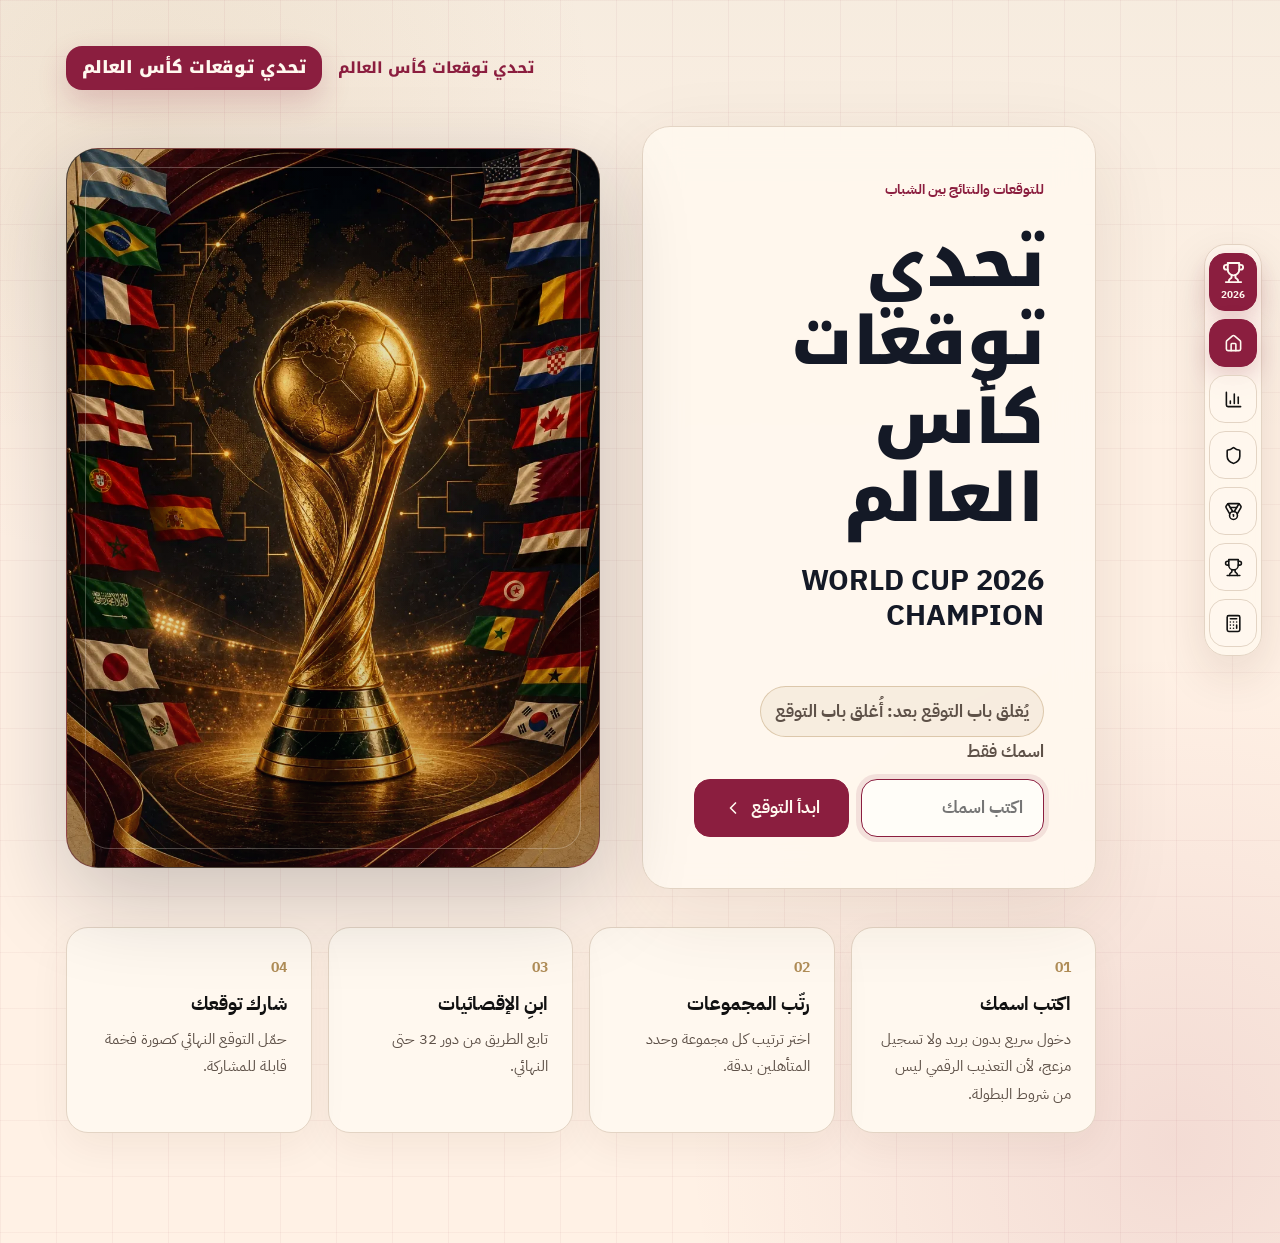
==== index.html @ d252f180 "Rebuild with Supabase leaderboard config" ====
<!doctype html>
<html lang="ar" dir="rtl">
  <head>
    <meta charset="UTF-8" />
    <meta name="viewport" content="width=device-width, initial-scale=1.0" />
    <meta name="theme-color" content="#FFF1E5" />
    <meta name="description" content="تحدي توقعات كأس العالم — رتّب المجموعات، ابنِ طريق البطولة، واحفظ توقعك قبل انطلاق كأس العالم." />
    <meta property="og:type" content="website" />
    <meta property="og:title" content="تحدي توقعات كأس العالم — 2026" />
    <meta property="og:description" content="رتّب المجموعات، ابنِ طريق البطولة، واحفظ توقعك قبل انطلاق كأس العالم." />
    <meta property="og:url" content="https://barcalol.github.io/waajib-abu-salamah-app/" />
    <meta property="og:image" content="https://barcalol.github.io/waajib-abu-salamah-app/og-image.png" />
    <meta property="og:image:width" content="1200" />
    <meta property="og:image:height" content="630" />
    <meta property="og:locale" content="ar_KW" />
    <meta name="twitter:card" content="summary_large_image" />
    <link rel="preconnect" href="https://fonts.googleapis.com" />
    <link rel="preconnect" href="https://fonts.gstatic.com" crossorigin />
    <link rel="stylesheet" href="https://fonts.googleapis.com/css2?family=IBM+Plex+Sans+Arabic:wght@400;600;700&family=Noto+Kufi+Arabic:wght@700;800;900&family=Noto+Naskh+Arabic:wght@600;700&display=swap" />
    <link rel="manifest" href="/manifest.webmanifest" />
    <link rel="apple-touch-icon" href="/apple-touch-icon.png" />
    <link rel="icon" type="image/png" sizes="192x192" href="/icon-192.png" />
    <title>تحدي توقعات كأس العالم — 2026</title>
    <script type="module" crossorigin src="/assets/main-Bm7b2b4d.js"></script>
    <link rel="stylesheet" crossorigin href="/assets/main-BSAA5G1d.css">
  </head>
  <body>
    <div id="root"></div>
  </body>
</html>
---- assets/main-BSAA5G1d.css ----
:root{color-scheme:light;--paper: #fff1e5;--paper-2: #f8e4d2;--surface-alt: #f8e5d1;--ink: #111111;--muted: #5e5148;--soft-muted: #8a786b;--accent: #8b1e3f;--accent-dark: #5f1029;--gold: #b08d57;--gold-light: #d8be87;--green: #234136;--navy: #141926;--danger: #b23a48;--border: #e3d4c4;--surface: rgba(255, 248, 239, .78);--surface-solid: #fff8ef;--shadow: 0 24px 80px rgba(65, 36, 20, .1);--radius: 16px}*{box-sizing:border-box}html{background:var(--paper)}body{margin:0;min-width:320px;overflow-x:hidden;color:var(--ink);font-family:IBM Plex Sans Arabic,Noto Kufi Arabic,system-ui,sans-serif;font-size:17px;line-height:1.75;background:linear-gradient(90deg,rgba(139,30,63,.05) 1px,transparent 1px) 0 0 / 56px 56px,linear-gradient(180deg,rgba(139,30,63,.045) 1px,transparent 1px) 0 0 / 56px 56px,radial-gradient(circle at 12% 10%,rgba(176,141,87,.12),transparent 28%),radial-gradient(circle at 92% 92%,rgba(139,30,63,.1),transparent 30%),linear-gradient(180deg,rgba(31,111,80,.04),transparent 36%),var(--paper)}body:before{content:"";position:fixed;inset:0;pointer-events:none;background-image:radial-gradient(rgba(17,17,17,.09) .55px,transparent .55px),linear-gradient(180deg,#fff1e500,#fff1e5b8);background-size:7px 7px,100% 100%;opacity:.34;z-index:-1}button,input{font:inherit}button{cursor:pointer}button:disabled{cursor:not-allowed;opacity:.55}button:focus-visible{outline:3px solid var(--accent);outline-offset:2px}.app{min-height:100vh}.rail{position:fixed;top:50%;right:18px;transform:translateY(-50%);width:58px;min-height:0;display:flex;flex-direction:column;gap:8px;align-items:center;padding:8px;border:1px solid var(--border);border-radius:22px;background:#fff8efbd;-webkit-backdrop-filter:blur(16px);backdrop-filter:blur(16px);z-index:40;box-shadow:0 18px 48px #4124141f}.brand,.navIcon{width:48px;min-height:48px;display:inline-flex;align-items:center;justify-content:center;border:1px solid var(--border);border-radius:16px;color:var(--ink);background:#fff8efad;transition:background .15s ease,color .15s ease,border-color .15s ease,transform .12s ease}.brand:hover,.navIcon:hover{border-color:#8b1e3f57;background:#fff8efeb}.brand{height:58px;flex-direction:column;gap:2px;color:var(--surface-solid);background:var(--accent);border-color:var(--accent);box-shadow:0 10px 24px #8b1e3f38}.brand span{font-size:.63rem;font-weight:900}.navIcon.active,.mobileNav button.active{color:#fff8ef;background:var(--accent);border-color:var(--accent);box-shadow:0 10px 24px #8b1e3f38}.surface{width:min(1440px,calc(100vw - 132px));margin:0 auto;padding:26px 118px 110px 0}.topbar{min-height:84px;display:flex;align-items:center;justify-content:space-between;gap:16px;margin-bottom:16px}.homeTopbar{display:grid;grid-template-columns:1fr auto;align-items:center;margin-inline:auto;width:min(1440px,100%)}.topbar h1,.welcome h2,.sectionHeader h2,.shareCard h2,.shareChampion h3{font-family:Noto Naskh Arabic,Noto Kufi Arabic,serif}.welcome h2,.topCenterTitle,.topBrandBadge{font-family:Noto Kufi Arabic,IBM Plex Sans Arabic,system-ui,sans-serif}.topbar h1{margin:0;font-size:clamp(2.2rem,4.6vw,4.2rem);line-height:1}.kicker{margin:0 0 5px;color:var(--accent);font-size:.9rem;font-weight:900}.topActions,.summaryActions,.adminTools,.noticeLine,.stickyBar{display:flex;flex-wrap:wrap;align-items:center;gap:10px}.noticeLine span{min-height:34px;display:inline-flex;align-items:center;padding:0 10px;border:1px solid var(--border);border-radius:var(--radius);color:var(--muted);background:#fff8ef9e;font-size:.78rem;font-weight:800}.topCenterTitle{justify-self:end;color:var(--accent);font-size:.96rem;font-weight:800}.topBrandBadge{justify-self:start;display:inline-flex;align-items:center;min-height:44px;padding:0 16px;border-radius:16px;color:var(--surface-solid);background:var(--accent);font-weight:900;box-shadow:0 12px 30px #8b1e3f33}.primaryBtn,.secondaryBtn,.quietBtn{min-height:44px;display:inline-flex;align-items:center;justify-content:center;gap:8px;padding:0 15px;border-radius:var(--radius);border:1px solid transparent;font-weight:900;text-decoration:none;transition:transform .18s ease,box-shadow .18s ease,background .16s ease,border-color .16s ease,color .16s ease}.primaryBtn{color:#fff8ef;background:var(--accent);border-color:var(--accent)}.primaryBtn:hover{transform:translateY(-2px);box-shadow:0 14px 32px #8b1e3f40}.secondaryBtn{color:var(--ink);background:#ead7c6;border-color:var(--border)}.quietBtn{color:var(--ink);background:#fff8efb3;border-color:var(--border)}.status{margin:0 0 16px;padding:12px 14px;border:1px solid var(--border);border-radius:var(--radius);background:var(--surface-solid);font-weight:800;font-size:1rem;animation:statusSlide .22s ease both}.status.success{color:var(--green);border-color:#1f6f5057}.status.loading{color:#00a;border-color:#2026df38;background:#fff8eff0}.status.error{color:var(--accent);border-color:#8b1e3f57}.welcome{min-height:calc(100vh - 124px)}.homeLanding{min-height:900px;display:grid;gap:38px;align-content:start}.heroGrid{min-height:min(720px,calc(100vh - 150px));display:grid;grid-template-columns:minmax(420px,.46fr) minmax(0,.54fr);gap:42px;align-items:center}.welcomeCopy,.editorialBoard,.groupCard,.matchCard,.championCard,.finalMatch,.shareCard,.tablePanel,.adminGate,.settingsPanel,.setupPanel{border:1px solid var(--border);border-radius:var(--radius);background:var(--surface);box-shadow:var(--shadow)}.welcomeCopy{display:flex;flex-direction:column;justify-content:center;padding:clamp(34px,4vw,56px)}.homeStartCard{min-height:650px;border-radius:28px;background:#fff8efdb;-webkit-backdrop-filter:blur(18px);backdrop-filter:blur(18px);box-shadow:0 24px 80px #4124141a;animation:fadeUp .5s ease both}.pageStack{animation:pageIn .22s ease both}.homeEyebrow{margin:0 0 22px;color:var(--accent);font-size:.88rem;font-weight:900}.welcome h2{margin:0;color:var(--navy);font-size:clamp(3.4rem,5.2vw,5.5rem);font-weight:900;line-height:1.18;letter-spacing:0}.lead{max-width:560px;margin:24px 0 34px;color:var(--navy);font-family:IBM Plex Sans Arabic,system-ui,sans-serif;font-size:clamp(1.55rem,2.3vw,2.3rem);font-weight:900;line-height:1.2;letter-spacing:0;text-transform:uppercase}.nameCard{display:grid;gap:12px;max-width:680px}.nameCard label,.adminGate label,.settingsPanel label{color:var(--muted);font-weight:900}.inputAction{display:grid;grid-template-columns:1fr auto;gap:12px}input{width:100%;min-height:58px;padding:0 20px;border:1px solid var(--border);border-radius:16px;color:var(--ink);background:#fffdf8;outline:none;font-size:1.05rem;font-weight:700}textarea{width:100%;min-height:360px;padding:14px;border:1px solid var(--border);border-radius:var(--radius);color:var(--ink);background:#fffaf4;outline:none;direction:ltr;text-align:left;font:.86rem/1.65 ui-monospace,SFMono-Regular,Menlo,Consolas,monospace;resize:vertical}textarea:focus{border-color:var(--accent);box-shadow:0 0 0 3px #8b1e3f1f}input:focus{border-color:var(--accent);box-shadow:0 0 0 5px #8b1e3f1a}.fieldError{margin:0;color:var(--danger);font-weight:800}.homeNameCard input{border:1.5px solid var(--accent)}.homeStartBtn{min-height:58px;padding-inline:28px;border-radius:16px;font-size:1.05rem}.readyChip{width:fit-content;margin:0;padding:8px 12px;border:1px solid rgba(35,65,54,.24);border-radius:999px;color:var(--green);background:#23413614;font-size:.9rem;font-weight:900}.deadlineChip,.panelHint{margin:0;color:var(--muted);font-weight:900}.deadlineChip{width:fit-content;margin:18px 0 0;padding:10px 14px;border:1px solid rgba(176,141,87,.38);border-radius:999px;background:#b08d571a}.panelHint{padding:10px 12px;border:1px solid var(--border);border-radius:var(--radius);background:#fffaf4d1;font-size:.95rem}.editorialBoard{position:relative;overflow:hidden;display:grid;align-content:space-between;padding:clamp(22px,4vw,42px);background:linear-gradient(150deg,var(--navy) 0%,#2b1e2a 42%,var(--accent) 100%);color:#fff8ef}.homeVisualPanel{min-height:720px;border-radius:32px;border-color:#b08d5759;box-shadow:0 30px 90px #14192638;animation:scaleIn .7s ease both;isolation:isolate}.homeVisualPanel>img{position:absolute;inset:-1px;width:100%;height:100%;object-fit:cover;object-position:50% 50%;filter:saturate(1.12) contrast(1.08) brightness(.92);transform:scale(1.01)}.visualShade{position:absolute;inset:0;background:radial-gradient(circle at 52% 46%,rgba(255,248,239,.04),transparent 42%),linear-gradient(180deg,rgba(20,25,38,.08),transparent 46%,rgba(20,25,38,.18));pointer-events:none}.editorialBoard:after{content:"";position:absolute;inset:18px;border:1px solid rgba(255,248,239,.26);border-radius:24px;pointer-events:none}.homeSteps{display:grid;grid-template-columns:repeat(4,minmax(0,1fr));gap:16px}.homeSteps article{padding:24px;border:1px solid var(--border);border-radius:22px;background:var(--surface-solid);box-shadow:0 14px 40px #4124140f}.homeSteps span{color:var(--gold);font-family:IBM Plex Sans Arabic,sans-serif;font-size:.9rem;font-weight:900}.homeSteps h3{margin:8px 0;color:var(--ink);font-size:1.2rem;line-height:1.45}.homeSteps p{margin:0;color:var(--muted);font-size:.95rem;line-height:1.8}@keyframes fadeUp{0%{opacity:0;transform:translateY(18px)}to{opacity:1;transform:translateY(0)}}@keyframes scaleIn{0%{opacity:0;transform:scale(.98)}to{opacity:1;transform:scale(1)}}@keyframes pageIn{0%{opacity:0;transform:translateY(10px)}to{opacity:1;transform:translateY(0)}}@keyframes statusSlide{0%{opacity:0;transform:translateY(-8px)}to{opacity:1;transform:translateY(0)}}@keyframes selectPulse{0%{transform:scale(1)}40%{transform:scale(1.025)}to{transform:scale(1)}}@media(prefers-reduced-motion:reduce){.homeStartCard,.homeVisualPanel,.pageStack,.status,.finalWinnerGraphic,.teamChoices button.selected,.accuracyTrack span{animation:none}}.progressSteps{display:grid;grid-template-columns:repeat(3,minmax(0,1fr));gap:8px;margin:0 0 18px}.progressSteps button{min-height:46px;display:grid;grid-template-columns:34px minmax(0,1fr);align-items:center;justify-content:stretch;justify-items:start;gap:10px;border:1px solid var(--border);border-radius:var(--radius);color:var(--muted);background:#fff8efb8;font-weight:900;text-align:start}.progressSteps button span{width:26px;height:26px;display:inline-flex;align-items:center;justify-content:center;border-radius:50%;color:#fff8ef;background:var(--muted);font-size:.82rem}.progressSteps button b{min-width:0;display:block;font-size:inherit;line-height:1.25;text-align:start}.progressSteps button.done span,.progressSteps button.active span{background:var(--accent)}.progressSteps button.active{color:var(--ink);border-color:var(--accent);background:#fff8ef}.pageStack{display:grid;gap:18px}.sectionHeader{display:flex;align-items:center;gap:12px;padding-bottom:12px;border-bottom:2px solid var(--ink)}.sectionHeader svg{color:var(--accent)}.sectionHeader h2{margin:0;font-size:clamp(1.65rem,4vw,3rem);line-height:1.08}.sectionHeader p{margin:4px 0 0;color:var(--muted);font-weight:700}.groupsGrid{display:grid;grid-template-columns:repeat(auto-fit,minmax(280px,1fr));gap:14px}.groupCard{overflow:hidden}.groupCard header{display:flex;align-items:center;justify-content:space-between;padding:14px 14px 12px;border-bottom:1px solid var(--border)}.groupCard header span,.roundColumn h3{color:var(--accent);font-weight:900}.groupCard header b{width:32px;height:32px;display:inline-flex;align-items:center;justify-content:center;color:#fff8ef;border-radius:var(--radius);background:var(--ink)}.rankingRows{display:grid;gap:8px;padding:12px}.rankRow{min-height:50px;display:grid;grid-template-columns:32px 44px minmax(0,1fr) 82px;align-items:center;gap:8px;padding:7px;border:1px solid var(--border);border-radius:var(--radius);background:#fffaf4}.rankRow strong{width:26px;height:26px;display:inline-flex;align-items:center;justify-content:center;border-radius:7px;color:#fff8ef;background:var(--green);font-size:.82rem}.flag{width:32px;height:32px;display:inline-flex;align-items:center;justify-content:center;border:1px solid var(--border);border-radius:7px;background:#fff8ef;font-size:1.25rem}.bigFlag{width:58px;height:58px;font-size:2rem}.trophyFlag{width:84px;height:84px;font-size:3rem}.teamName{min-width:0;overflow:hidden;text-overflow:ellipsis;white-space:nowrap;font-size:1.03rem;font-weight:900}.flagMark{width:42px;height:30px;display:inline-flex;align-items:center;justify-content:center;flex:0 0 auto;color:inherit;font-size:1.65rem;line-height:1;vertical-align:middle;filter:drop-shadow(0 2px 3px rgba(17,17,17,.14))}.flagMark svg{width:100%;height:100%;display:block;border-radius:3px;box-shadow:0 0 0 1px #11111124}.flagMark.compact{width:30px;height:22px;font-size:1.22rem}.flagMark.large{width:74px;height:52px;font-size:2.45rem}.flagMark.hero{width:104px;height:74px;font-size:3.4rem}.rankButtons{display:grid;grid-template-columns:repeat(2,34px);gap:6px}.rankButtons button{width:34px;height:34px;display:inline-flex;align-items:center;justify-content:center;border:1px solid var(--border);border-radius:7px;color:var(--ink);background:var(--paper)}.rankButtons .rankUpBtn{color:#faebd7;background:#2e6f40;border-color:#2e6f40}.rankButtons .rankDownBtn{color:#faebd7;background:#b31b1b;border-color:#b31b1b}.stickyBar{position:sticky;bottom:18px;z-index:20;justify-content:center;padding:10px;border:1px solid var(--border);border-radius:var(--radius);background:#fff1e5e6;-webkit-backdrop-filter:blur(18px);backdrop-filter:blur(18px);box-shadow:var(--shadow)}.stickyBar span{color:var(--muted);font-weight:900}.thirdsPanel{display:grid;gap:16px;padding:20px;border:1px solid var(--border);border-radius:var(--radius);background:#fff8efd6;box-shadow:var(--shadow)}.thirdsHeader{display:flex;flex-wrap:wrap;align-items:flex-end;justify-content:space-between;gap:12px}.thirdsPanel h3{margin:0;font-family:Noto Kufi Arabic,IBM Plex Sans Arabic,system-ui,sans-serif;font-size:clamp(1.35rem,3vw,2.1rem);line-height:1.25}.thirdsProgress{display:grid;gap:7px;justify-items:center;min-width:168px}.thirdsCount{min-height:40px;display:inline-flex;align-items:center;padding:0 16px;border-radius:999px;color:#fff8ef;background:var(--accent);font-weight:900;transition:background .2s ease}.thirdsCount.complete{background:var(--green)}.thirdsMeter{width:100%;height:7px;border-radius:999px;background:#8b1e3f24;overflow:hidden}.thirdsMeter i{display:block;height:100%;border-radius:inherit;background:linear-gradient(270deg,var(--accent),var(--gold));transition:width .22s ease}.thirdsGrid{display:grid;grid-template-columns:repeat(auto-fill,minmax(210px,1fr));gap:10px}.thirdCard{min-height:66px;display:flex;align-items:center;gap:10px;padding:10px 12px;border:1px solid var(--border);border-radius:14px;background:#fffaf4;color:var(--ink);text-align:start;transition:border-color .15s ease,background .15s ease,box-shadow .15s ease,opacity .15s ease}.thirdCard:hover{border-color:#23413673}.thirdCheck{width:24px;height:24px;flex:0 0 auto;display:inline-flex;align-items:center;justify-content:center;border:2px solid rgba(94,81,72,.35);border-radius:999px;color:transparent;background:#fffdfa;transition:border-color .15s ease,background .15s ease,color .15s ease}.thirdCard .flagMark{width:38px;height:27px;font-size:1.45rem}.thirdTeam{min-width:0;display:grid}.thirdTeam strong{font-size:1.02rem;line-height:1.3}.thirdTeam small{color:var(--muted);font-size:.8rem;font-weight:800}.thirdCard.selected{border-color:var(--green);color:#fff8ef;background:var(--green);box-shadow:inset 0 0 0 2px #fff8ef38}.thirdCard.selected .thirdCheck{border-color:#fff8ef;background:#fff8ef;color:var(--green)}.thirdCard.selected .thirdTeam small{color:#fff8efdb}.thirdCard.locked{opacity:.5;filter:grayscale(.4)}.thirdCard.locked:hover{border-color:var(--border)}.thirdsHint{margin:0;color:var(--muted);font-size:.92rem;font-weight:800}.transparencyNote{margin:0;padding:12px 14px;border:1px solid rgba(176,141,87,.36);border-radius:var(--radius);color:var(--muted);background:#fff8efc7;font-size:.95rem;font-weight:800}.stickyChampionLine{display:inline-flex;align-items:center;gap:8px}.bracketIntro{display:flex;align-items:center;justify-content:space-between;gap:14px;padding:16px;border:1px solid var(--border);border-radius:var(--radius);background:linear-gradient(90deg,#fff8efeb,#fff1e5b8),var(--trophy-bg) center/cover}.bracketIntro h3{margin:0;font-family:Noto Naskh Arabic,Noto Kufi Arabic,serif;font-size:clamp(1.45rem,3vw,2.5rem);line-height:1.25}.bracketIntro>span,.roundLegend span{min-height:36px;display:inline-flex;align-items:center;padding:0 12px;border-radius:var(--radius);color:#fff8ef;background:var(--accent);font-weight:900;white-space:nowrap}.bracketScroller{overflow-x:auto;padding:4px 0 16px;direction:ltr}.bracketCanvas{min-width:2060px;display:grid;grid-template-columns:minmax(760px,1fr) 340px minmax(760px,1fr);align-items:center;gap:96px;direction:ltr}.bracketSide,.qfBranch,.r16Branch{display:grid;align-items:center;gap:12px;direction:ltr}.bracketSide{grid-template-columns:minmax(520px,1fr) 34px 220px}.bracketSide.right{grid-template-columns:220px 34px minmax(520px,1fr)}.bracketSide.right .semiNode{order:1}.bracketSide.right>.stageConnector{order:2}.bracketSide.right .qfBranches{order:3}.qfBranches,.r16Branches{display:grid;gap:18px}.qfBranch{grid-template-columns:minmax(370px,1fr) 30px 210px}.bracketSide.right .qfBranch{grid-template-columns:210px 30px minmax(370px,1fr)}.bracketSide.right .qfNode{order:1}.bracketSide.right .qfBranch>.stageConnector{order:2}.bracketSide.right .r16Branches{order:3}.r16Branch{grid-template-columns:210px 24px 190px}.bracketSide.right .r16Branch{grid-template-columns:190px 24px 210px}.bracketSide.right .r16Node{order:1}.bracketSide.right .r16Branch>.stageConnector{order:2}.bracketSide.right .r32Group{order:3}.r32Group,.r16Node,.qfNode,.semiNode,.finalColumn{position:relative;display:grid;gap:8px;direction:rtl}.r32Group{padding:10px;border:1px solid rgba(139,30,63,.22);border-radius:var(--radius);background:#fff8efb8}.groupLabel,.r16Node>span,.qfNode>span,.semiNode>span,.finalRibbon{color:var(--accent);font-size:.86rem;font-weight:900}.stageConnector{height:2px;background:linear-gradient(90deg,transparent,rgba(139,30,63,.8),transparent)}.stageConnector:before,.stageConnector:after{content:"";display:block;width:2px;height:56px;margin:-27px auto 0;background:#8b1e3f47}.stageConnector.small:before,.stageConnector.small:after{height:38px;margin-top:-18px}.stageConnector.mini:before,.stageConnector.mini:after{height:26px;margin-top:-12px}.finalColumn{align-self:center;z-index:2;padding:16px;border:2px solid rgba(176,141,87,.52);border-radius:var(--radius);background:linear-gradient(180deg,#fff8efdb,#fff1e5f0),var(--trophy-bg) center/cover;box-shadow:var(--shadow)}.finalWinnerGraphic{position:relative;display:grid;justify-items:center;gap:10px;margin:-4px 0 12px;padding:12px 12px 14px;border:1px solid rgba(216,190,135,.48);border-radius:calc(var(--radius) + 6px);color:#fff8ef;background:radial-gradient(circle at 50% 12%,rgba(216,190,135,.22),transparent 50%),linear-gradient(180deg,#141926f5,#8b1e3fe6);overflow:hidden;box-shadow:0 18px 46px #14192638;animation:trophyRise .52s ease both}.finalWinnerGraphic:before{content:"";position:absolute;inset:8px;border:1px solid rgba(255,248,239,.14);border-radius:calc(var(--radius) + 2px);pointer-events:none}.finalWinnerTrophy{position:relative;z-index:1;width:min(240px,100%);height:150px;object-fit:cover;object-position:50% 46%;border:1px solid rgba(216,190,135,.42);border-radius:20px;filter:saturate(1.12) contrast(1.08) brightness(1.04);box-shadow:0 16px 34px #11111142}.flagMark.finalPosterFlag{display:none}.finalChampionLine{position:relative;z-index:1;width:100%;min-height:56px;display:inline-flex;align-items:center;justify-content:center;gap:12px;padding:8px 12px;border:1px solid rgba(216,190,135,.44);border-radius:18px;color:#fff8ef;background:#8b1e3fd6;font-size:clamp(1.45rem,2vw,2.15rem);font-weight:900;line-height:1.1}.finalWinnerGraphic>strong{position:relative;z-index:1;color:var(--gold-light);font-size:.95rem;text-align:center}@keyframes trophyRise{0%{opacity:0;transform:translateY(12px) scale(.96)}to{opacity:1;transform:translateY(0) scale(1)}}.roundLegend{display:flex;flex-wrap:wrap;gap:8px}.matchCard{min-height:132px;padding:12px;box-shadow:none}.matchCard.r32{min-height:118px;padding:9px}.matchCard.final{min-height:170px;border-color:#b08d57b8;background:#111111db;color:#fff8ef}.matchCard.picked{border-color:#1f6f5066}.matchCard header{display:flex;align-items:center;justify-content:space-between;gap:8px;margin-bottom:8px}.matchCard header b{color:var(--accent)}.matchCard header span{color:var(--muted);font-size:.82rem;font-weight:800}.teamChoices{display:grid;gap:8px}.teamChoices button{min-height:48px;display:grid;grid-template-columns:46px minmax(0,1fr) 22px;align-items:center;gap:8px;padding:6px 8px;border:1px solid var(--border);border-radius:var(--radius);color:var(--ink);background:#fffaf4;text-align:start;font-size:.98rem;font-weight:900;transition:background .15s ease,border-color .15s ease,transform .1s ease,box-shadow .15s ease}.teamChoices button:hover:not(:disabled):not(.selected){border-color:var(--accent);background:#8b1e3f0f}.teamChoices button.selected{color:#fff8ef;background:var(--green);border-color:var(--green);box-shadow:inset 0 0 0 2px #fff8ef57,0 10px 24px #1f6f5033;animation:selectPulse .28s ease both}.championLayout,.shareFinalists,.adminGate,.settingsPanel{display:grid;grid-template-columns:repeat(2,minmax(0,1fr));gap:14px}.finalMatch,.championCard{min-height:320px;display:flex;flex-direction:column;justify-content:center;padding:clamp(22px,4vw,46px)}.finalTeams{display:grid;grid-template-columns:repeat(2,minmax(0,1fr));gap:12px}.finalTeams div,.shareFinalists div{min-height:120px;display:grid;place-items:center;gap:10px;padding:18px;border:1px solid var(--border);border-radius:var(--radius);background:#fffaf4;text-align:center;font-weight:900}.championCard{position:relative;overflow:hidden;align-items:center;color:#fff8ef;background:linear-gradient(135deg,#111111e0,#8b1e3fc7),var(--trophy-bg) center/cover;text-align:center}.championCard>img{position:absolute;inset:auto -8% -18% auto;width:min(520px,90%);opacity:.34;pointer-events:none}.championCard>*:not(img){position:relative;z-index:1}.championCard p{color:#e9c98c;font-weight:900}.championCard h2{margin:10px 0 0;font-size:clamp(2rem,7vw,5rem);line-height:1}.summaryActions{justify-content:flex-start}.shareCard{width:min(1180px,100%);margin:0 auto;padding:clamp(22px,4vw,42px);background:linear-gradient(180deg,#fff8eff0,#fff1e5f7),var(--trophy-bg) center top / cover,var(--paper);box-shadow:0 30px 80px #11111129}.exportCanvasHost{position:fixed;top:0;left:-100000px;width:2600px;pointer-events:none;opacity:1;z-index:0}.exportShareCard{width:2600px!important;max-width:none!important;padding:48px!important}.shareCard header{display:flex;align-items:flex-start;justify-content:space-between;gap:14px;padding-bottom:18px;border-bottom:2px solid var(--ink)}.shareCard h2{margin:0;font-size:clamp(2.2rem,6vw,5rem);line-height:.95}.shareHeaderChampion{min-width:170px;display:grid;gap:2px;justify-items:end;padding:10px 12px;border:1px solid rgba(139,30,63,.28);border-radius:var(--radius);background:#fffaf4c7}.shareHeaderChampion span{color:var(--accent);font-size:.84rem;font-weight:900}.shareHeaderChampion strong{font-size:1.35rem}.shareGroups,.shareKnockout,.shareBracket{display:grid;gap:12px;margin-top:20px}.shareGroups h3,.shareKnockout h3,.shareBracket h3{margin:0;font-family:Noto Naskh Arabic,Noto Kufi Arabic,serif;font-size:clamp(1.55rem,3vw,2.45rem);line-height:1.15}.shareGroupsGrid{display:grid;grid-template-columns:repeat(4,minmax(0,1fr));gap:10px}.shareGroupCard{display:grid;gap:5px;padding:11px;border:1px solid var(--border);border-radius:var(--radius);background:#fffaf4e6}.shareGroupCard b{color:var(--accent);font-size:1rem}.shareGroupCard span,.shareMatch span,.shareFinalists span{display:inline-flex;align-items:center;gap:6px;color:var(--muted);font-weight:900}.shareGroupCard span{min-height:26px;font-size:.92rem}.shareGroupCard em{width:22px;height:22px;display:inline-flex;align-items:center;justify-content:center;border-radius:50%;color:#fff8ef;background:var(--green);font-style:normal;font-size:.78rem}.shareKnockoutBoard{display:grid;grid-template-columns:1.45fr 1.15fr .95fr .8fr .72fr;gap:10px;align-items:start}.shareBracketFrame{overflow-x:auto;padding:4px 0 12px;direction:ltr}.shareBracketFrame .bracketCanvas{min-width:1980px;grid-template-columns:minmax(700px,1fr) 320px minmax(700px,1fr);gap:88px}.shareBracketFrame .matchCard{background:#fffaf4eb}.shareBracketFrame .matchCard.final{background:#111111db}.shareBracketFrame .matchCard.readonly button{cursor:default}.shareRound{display:grid;align-content:start;gap:8px;padding:11px;border:1px solid var(--border);border-radius:var(--radius);background:#fffaf4e0}.shareRound>b{color:var(--accent);font-size:1.02rem}.shareRound>div{display:grid;gap:7px}.shareMatch{display:grid;gap:5px;padding:8px;border:1px solid rgba(217,199,184,.8);border-radius:7px;background:#fff8efd1}.shareMatch span{min-height:25px;font-size:.86rem}.shareMatch span.winner{color:var(--ink)}.shareMatch strong{display:inline-flex;align-items:center;gap:5px;width:fit-content;margin-top:2px;padding:4px 7px;border-radius:999px;color:#fff8ef;background:var(--green);font-size:.78rem}.shareChampion{position:relative;overflow:hidden;display:grid;grid-template-columns:auto auto 1fr;gap:18px;align-items:center;margin-top:22px;padding:22px;border-radius:var(--radius);color:#fff8ef;background:var(--accent)}.shareChampionBackdrop{position:absolute;inset:-30% auto auto -10%;width:440px;opacity:.18;pointer-events:none}.shareChampionTrophy{position:relative;z-index:1;width:152px;height:108px;object-fit:cover;object-position:50% 46%;border:1px solid rgba(216,190,135,.42);border-radius:18px;box-shadow:0 14px 34px #1113}.shareChampion>*:not(.shareChampionBackdrop){position:relative;z-index:1}.shareChampion p,.shareChampion h3{margin:0}.shareChampion p{color:#f7dca0;font-weight:900}.shareChampion h3{font-size:clamp(2rem,5vw,4rem)}.shareFinalists{display:flex;flex-wrap:wrap;gap:8px;margin-top:10px}.shareFinalists span{padding:5px 8px;border:1px solid rgba(255,248,239,.28);border-radius:999px;color:#fff8ef;background:#1111112e;font-size:.92rem}.exportShareCard h2{font-size:5rem}.exportShareCard .shareGroupsGrid{grid-template-columns:repeat(6,minmax(0,1fr))!important}.exportShareCard .shareBracketFrame{overflow:visible}.exportShareCard .shareBracketFrame .bracketCanvas{min-width:2336px!important;grid-template-columns:minmax(920px,1fr) 320px minmax(920px,1fr)!important;gap:88px!important}.exportShareCard .shareChampion{grid-template-columns:1fr!important;justify-items:center;gap:16px;min-height:310px;padding:32px 40px 38px;text-align:center}.exportShareCard .teamChoices button.selected{box-shadow:none!important}.exportShareCard .finalWinnerGraphic{min-height:420px;padding:34px 24px 28px;align-content:center}.exportShareCard .finalWinnerTrophy{position:absolute;inset:34px 26px auto;width:auto;height:188px;opacity:.18;filter:saturate(1.05) contrast(1.02) brightness(1.12);box-shadow:none}.exportShareCard .flagMark.finalPosterFlag{position:relative;z-index:2;width:240px;height:168px;display:inline-flex;font-size:7.4rem;filter:drop-shadow(0 20px 34px rgba(17,17,17,.24))}.exportShareCard .finalChampionLine{min-height:auto;padding:0;border:0;color:#fff8ef;background:transparent;font-size:2.65rem}.exportShareCard .finalChampionLine .flagMark{display:none}.exportShareCard .shareChampionTrophy{position:absolute;inset:18px auto auto 28px;width:220px;height:154px;border-radius:22px;opacity:.62}.exportShareCard .shareChampion .flagMark.hero{width:260px;height:182px;font-size:8rem;filter:drop-shadow(0 18px 34px rgba(17,17,17,.26))}.exportShareCard .shareChampion p{font-size:1.45rem}.exportShareCard .shareChampion h3{font-size:5.5rem;line-height:1.05}.exportShareCard .shareFinalists{justify-content:center}.tablePanel{overflow-x:auto}.leaderboardHero,.leaderStats,.podiumGrid{display:grid;gap:14px}.leaderboardHero{grid-template-columns:minmax(0,1fr) auto;align-items:center;padding:20px;border:1px solid rgba(176,141,87,.34);border-radius:var(--radius);background:linear-gradient(135deg,#fff8eff0,#fff1e5c7),var(--trophy-bg) center/cover;box-shadow:0 18px 54px #41241414}.leaderboardHero h3{margin:0;font-family:Noto Naskh Arabic,Noto Kufi Arabic,serif;font-size:clamp(1.65rem,3vw,2.6rem);line-height:1.2}.leaderboardHero p{max-width:780px;margin:8px 0 0;color:var(--muted);font-weight:700}.sourceActions{display:grid;justify-items:end;gap:10px}.sourceActions span{color:var(--soft-muted);font-size:.86rem;font-weight:800}.scoringMethodCallout{width:100%;min-height:116px;display:grid;grid-template-columns:auto minmax(0,1fr) auto;align-items:center;gap:20px;padding:22px 26px;border:1px solid rgba(176,141,87,.58);border-inline-start:8px solid var(--gold);border-radius:8px;color:#fff8ef;background:linear-gradient(112deg,#141926fa,#5f1029f0),var(--trophy-bg) center 44%/cover;box-shadow:0 18px 50px #14192624;text-align:start;cursor:pointer;transition:transform .16s ease,box-shadow .16s ease,border-color .16s ease}.scoringMethodCallout:hover{transform:translateY(-2px);border-color:var(--gold-light);box-shadow:0 22px 58px #14192633}.scoringMethodCallout:active{transform:translateY(0)}.scoringMethodIcon{width:72px;height:72px;display:grid;place-items:center;border:1px solid rgba(216,190,135,.62);color:var(--gold-light);background:#fff8ef14}.scoringMethodCopy{display:grid;gap:7px}.scoringMethodCopy strong{color:#fff8ef;font-family:Noto Kufi Arabic,IBM Plex Sans Arabic,sans-serif;font-size:clamp(1.35rem,3vw,2rem);line-height:1.4}.scoringMethodCopy small{max-width:760px;color:#fff8efcc;font-size:.98rem;font-weight:700;line-height:1.75}.scoringMethodAction{display:inline-flex;align-items:center;gap:7px;padding:12px 16px;border:1px solid rgba(216,190,135,.64);color:var(--gold-light);background:#14192642;font-weight:950;white-space:nowrap}.scoringGuide{gap:0;overflow:hidden;border-block:1px solid rgba(176,141,87,.32)}.scoringGuideHero{display:grid;grid-template-columns:minmax(0,1fr) auto;align-items:center;gap:32px;padding:54px clamp(20px,5vw,72px);color:#fff8ef;background:linear-gradient(116deg,#141926fa,#234136f0),var(--trophy-bg) center 42%/cover;border-bottom:5px solid var(--gold)}.scoringGuideHero h2{margin:0;max-width:780px;font-family:Noto Kufi Arabic,IBM Plex Sans Arabic,sans-serif;font-size:clamp(2.8rem,7vw,5.8rem);line-height:1.18}.scoringGuideHero p{max-width:820px;margin:18px 0 0;color:#fff8efd6;font-size:clamp(1.05rem,2vw,1.4rem);font-weight:700;line-height:1.9}.scoringGuideHero>svg{width:104px;height:104px;padding:22px;border:1px solid rgba(216,190,135,.52);color:var(--gold-light)}.guideBand{padding:46px clamp(20px,5vw,72px);border-bottom:1px solid var(--border);background:#fff8ef85}.guideBand:nth-of-type(2n){background:#f8e5d14d}.guideBandHeading{max-width:920px;margin-bottom:28px}.guideBandHeading>span{color:var(--accent);font-size:.9rem;font-weight:950}.guideBandHeading h3{margin:5px 0 0;color:var(--navy);font-family:Noto Kufi Arabic,IBM Plex Sans Arabic,sans-serif;font-size:clamp(1.8rem,4vw,3rem);line-height:1.35}.guideBandHeading p{margin:12px 0 0;color:var(--muted);font-size:1.08rem;font-weight:700;line-height:1.9}.phaseRail{display:grid;grid-template-columns:1fr auto 1fr auto 1fr;align-items:stretch;gap:16px}.phaseStop{min-height:126px;display:grid;grid-template-columns:auto 1fr;align-items:center;gap:18px;padding:20px;border:1px solid var(--border);border-top:5px solid var(--navy);border-radius:8px;background:#fffdf8d1}.phaseStop.burgundy{border-top-color:var(--accent)}.phaseStop>b{color:var(--gold);font-family:Inter,sans-serif;font-size:2.1rem}.phaseStop h4,.phaseStop p{margin:0}.phaseStop h4{color:var(--ink);font-size:1.15rem}.phaseStop p{margin-top:5px;color:var(--muted);font-weight:700}.phaseArrow{align-self:center;color:var(--accent);font-size:2rem;font-weight:900}.comparisonLayout{display:grid;grid-template-columns:minmax(0,1.15fr) minmax(330px,.85fr);gap:28px;align-items:stretch}.pairNetwork{position:relative;min-height:370px;overflow:hidden;border:1px solid rgba(176,141,87,.42);border-radius:8px;background:linear-gradient(#fff8efdb,#fff8efdb),repeating-linear-gradient(90deg,transparent 0 55px,rgba(139,30,63,.08) 56px)}.pairNetwork svg{position:absolute;inset:34px 8%;width:84%;height:calc(100% - 68px)}.pairNetwork line{fill:none;stroke:#b08d57d1;stroke-width:.7;stroke-dasharray:2 2;vector-effect:non-scaling-stroke}.networkTeam{position:absolute;z-index:1;min-width:116px;padding:12px 16px;border:2px solid var(--navy);border-radius:999px;background:#fff8ef;color:var(--navy);text-align:center;font-weight:950;box-shadow:0 8px 22px #1419261a;transform:translate(-50%,-50%)}.teamArgentina{top:18%;left:75%}.teamAustria{top:18%;left:25%}.teamAlgeria{top:82%;left:75%}.teamJordan{top:82%;left:25%}.pairList{display:grid;grid-template-columns:repeat(2,minmax(0,1fr));gap:10px;margin:0;padding:0;list-style:none}.pairExamples{display:grid;align-content:start;gap:12px}.pairList li{min-height:82px;display:grid;grid-template-columns:auto 1fr;align-content:center;column-gap:10px;padding:12px;border-inline-start:4px solid var(--accent);background:#fffdf8d6}.pairList li>span{grid-row:1 / 4;align-self:center;color:var(--gold);font-family:Inter,sans-serif;font-size:1.45rem;font-weight:900}.pairList b{color:var(--ink);font-size:.98rem}.pairList small{color:var(--muted);font-weight:800}.comparisonClarifier{margin:0;padding:10px 12px;border-inline-start:3px solid var(--gold);color:var(--muted);font-size:.86rem;font-weight:800;line-height:1.7}.comparisonTotal{display:flex;align-items:baseline;justify-content:center;flex-wrap:wrap;gap:12px;margin-top:30px;padding:22px;border-block:2px solid var(--navy);color:var(--muted)}.comparisonTotal strong{color:var(--accent);font-family:Inter,sans-serif;font-size:clamp(2.3rem,5vw,4rem);line-height:1}.comparisonTotal b{color:var(--navy);font-size:1.6rem}.comparisonTotal>svg{color:var(--gold)}.comparisonTotal span{font-weight:900}.excludedBand{background:var(--navy)!important;color:#fff8ef}.excludedBand .guideBandHeading h3,.excludedBand .guideBandHeading p{color:#fff8ef}.excludedBand .guideBandHeading>span{color:var(--gold-light)}.tieExample{display:grid;grid-template-columns:1fr auto 1fr;align-items:center;gap:24px;max-width:900px;margin-inline:auto}.tieTeam{display:grid;gap:7px;padding:22px;border:1px solid rgba(216,190,135,.44);background:#fff8ef12}.tieTeam b{color:var(--gold-light);font-size:1.18rem}.tieTeam span{color:#fff8efd1;font-weight:700}.pauseMark{display:grid;justify-items:center;gap:6px;color:var(--gold-light)}.goldNote{max-width:920px;margin:28px auto 0;padding-top:22px;border-top:1px solid rgba(216,190,135,.36);color:var(--gold-light);text-align:center;font-size:1.08rem;font-weight:900;line-height:1.8}.formulaBand{display:grid;grid-template-columns:minmax(250px,.7fr) minmax(0,1.3fr);align-items:center;gap:32px}.formulaBand .guideBandHeading{margin-bottom:0}.formulaLine{display:flex;align-items:center;justify-content:center;flex-wrap:wrap;gap:14px;min-height:150px;padding:26px;border:1px solid rgba(176,141,87,.52);background:#fffdf8d6;color:var(--navy)}.formulaLine svg{color:var(--accent)}.formulaLine strong{font-size:clamp(1.05rem,2vw,1.35rem)}.formulaLine span{color:var(--accent);font-family:Inter,sans-serif;font-size:2rem;font-weight:900}.yaqubExample{background:linear-gradient(#fff1e5f0,#fff1e5f0),var(--trophy-bg) center/cover!important}.exampleEquation{display:flex;align-items:center;justify-content:center;flex-wrap:wrap;gap:22px;padding:28px 0;border-block:1px solid var(--border)}.exampleEquation>div{display:grid;justify-items:center;gap:5px}.exampleEquation strong{color:var(--navy);font-family:Inter,sans-serif;font-size:clamp(3rem,7vw,5.8rem);line-height:1}.exampleEquation span{color:var(--muted);font-weight:900}.exampleEquation>b{color:var(--accent);font-size:2rem}.exampleEquation .exampleResult strong{color:var(--accent)}.accuracyMeter{max-width:920px;margin:30px auto 0}.accuracyMeterLabels{display:flex;justify-content:space-between;color:var(--muted);font-family:Inter,sans-serif;font-weight:900}.accuracyMeterLabels strong{color:var(--accent);font-size:1.35rem}.accuracyTrack{height:22px;margin-top:8px;overflow:hidden;border:1px solid var(--border);background:#1419261a}.accuracyTrack span{display:block;width:0;height:100%;background:linear-gradient(90deg,var(--green),var(--gold),var(--accent));animation:accuracy-fill .9s ease-out both}@keyframes accuracy-fill{0%{width:0}}.excludedCount{margin:18px 0 0;color:var(--muted);text-align:center;font-weight:800}.replacementFlow{display:grid;grid-template-columns:1fr auto 1fr;align-items:center;gap:24px;max-width:860px;margin-inline:auto}.replacementFlow>div{display:grid;justify-items:center;gap:6px;padding:26px;border-top:5px solid var(--gold);background:#fffdf8db}.replacementFlow .nextAccuracy{border-top-color:var(--accent)}.replacementFlow span{color:var(--muted);font-weight:800}.replacementFlow strong{color:var(--navy);font-size:2rem}.replacementFlow svg{color:var(--accent)}.replacementBand>p{max-width:880px;margin:24px auto 0;color:var(--muted);text-align:center;font-weight:800;line-height:1.8}.officialPointsGrid{display:grid;grid-template-columns:repeat(3,minmax(0,1fr));gap:18px}.officialPointsGrid article{min-height:240px;display:grid;align-content:center;justify-items:center;gap:3px;padding:26px;border:1px solid var(--border);border-top:7px solid var(--green);border-radius:8px;background:#fffdf8d6;text-align:center}.officialPointsGrid .positionPoints{border-top-color:var(--accent)}.officialPointsGrid .thirdPoints{border-top-color:var(--gold)}.officialPointsGrid strong{color:var(--navy);font-family:Inter,sans-serif;font-size:clamp(4rem,8vw,6.6rem);line-height:1}.officialPointsGrid h4{margin:4px 0 10px;color:var(--accent);font-size:1.35rem}.officialPointsGrid p{margin:0;color:var(--muted);font-weight:700;line-height:1.8}.knockoutPointsBand{color:#fff8ef;background:linear-gradient(120deg,#141926fa,#5f1029f0),var(--trophy-bg) center/cover!important}.knockoutPointsBand .guideBandHeading h3,.knockoutPointsBand .guideBandHeading p{color:#fff8ef}.knockoutPointsBand .guideBandHeading>span{color:var(--gold-light)}.knockoutPointsGrid{display:grid;grid-template-columns:repeat(3,minmax(0,1fr));gap:18px}.knockoutPointsGrid article{min-height:178px;display:grid;grid-template-columns:auto 1fr;align-items:center;gap:20px;padding:24px;border:1px solid rgba(216,190,135,.38);border-radius:8px;background:#fff8ef14}.knockoutPointsGrid strong{color:var(--gold-light);font-family:Inter,sans-serif;font-size:clamp(3.5rem,7vw,5.5rem);line-height:1}.knockoutPointsGrid h4,.knockoutPointsGrid p{margin:0}.knockoutPointsGrid h4{color:#fff8ef;font-size:1.2rem}.knockoutPointsGrid p{margin-top:7px;color:#fff8efc7;font-weight:700;line-height:1.75}.tieBreakerSteps{display:grid;grid-template-columns:repeat(4,minmax(0,1fr));gap:14px;margin:0;padding:0;list-style:none}.tieBreakerSteps li{min-height:120px;display:grid;align-content:center;gap:8px;padding:18px;border-inline-start:5px solid var(--accent);background:#fffdf8d6}.tieBreakerSteps span{color:var(--gold);font-family:Inter,sans-serif;font-size:1.7rem;font-weight:900}.tieBreakerSteps b{color:var(--navy);line-height:1.55}.guideActions{display:flex;justify-content:center;flex-wrap:wrap;gap:12px;padding:34px 20px;background:var(--paper)}.leaderStats{grid-template-columns:repeat(4,minmax(0,1fr))}.provisionalNotice{display:flex;align-items:center;gap:12px;padding:14px 18px;border:1px solid rgba(176,141,87,.48);border-radius:8px;background:#d8be872e;color:var(--muted);font-weight:800}.provisionalNotice strong{flex:0 0 auto;color:var(--accent);font-weight:950}.leaderStats>div{min-height:96px;display:grid;align-content:center;gap:4px;padding:16px;border:1px solid var(--border);border-radius:var(--radius);background:#fff8efd1}.leaderStats span,.podiumCard p,.podiumCard small{color:var(--soft-muted);font-size:.86rem;font-weight:900}.leaderStats strong{color:var(--ink);font-size:clamp(1.35rem,3vw,2.1rem);line-height:1.15}.podiumGrid{grid-template-columns:repeat(3,minmax(0,1fr))}.podiumCard{position:relative;min-height:210px;display:grid;align-content:start;gap:8px;padding:22px;overflow:hidden;border:1px solid rgba(176,141,87,.42);border-radius:22px;background:linear-gradient(140deg,#fff8eff0,#f8e5d1bd),var(--paper);box-shadow:0 20px 64px #4124141a}.podiumCard:after{content:"";position:absolute;inset:auto -30px -54px auto;width:150px;height:150px;border-radius:999px;background:radial-gradient(circle,rgba(176,141,87,.2),transparent 68%)}.podiumCard.rank1{border-color:#b08d57b8;background:linear-gradient(140deg,#b08d5733,#fff8eff0),var(--paper)}.podiumCard.rank2{border-color:#14192633}.podiumCard.rank3{border-color:#8b1e3f47}.podiumCard.empty{grid-column:1 / -1}.rankBadge,.tableRank{width:42px;height:42px;display:inline-flex;align-items:center;justify-content:center;border-radius:999px;color:#fff8ef;background:var(--accent);font-weight:950}.podiumCard h3{margin:0;font-size:clamp(1.45rem,3vw,2.15rem);line-height:1.2}.podiumCard>strong{color:var(--green);font-size:clamp(1.5rem,3vw,2.5rem);line-height:1}.podiumChampion{display:inline-flex;align-items:center;gap:8px;color:var(--muted);font-weight:900}.podiumDownloadBtn{width:100%;justify-content:center;margin-top:2px;border-color:#8b1e3f40;background:#fff8efb8}table{width:100%;border-collapse:collapse;min-width:620px}th,td{padding:13px;border-bottom:1px solid var(--border);text-align:start}th{color:var(--accent)}.participantCell,.championCell{display:inline-flex;align-items:center;gap:10px}.participantCell{flex-wrap:wrap}.participantCell strong,.championCell strong{color:var(--ink);font-size:1rem}.participantCell span{color:var(--soft-muted);font-size:.82rem;font-weight:800}.championCell{min-width:140px;padding:6px 10px;border:1px solid rgba(176,141,87,.28);border-radius:999px;background:#b08d571a}.tableActionBtn{min-height:38px;white-space:nowrap}.adminGate,.settingsPanel{align-items:end;padding:14px}.adminGate label,.settingsPanel label{display:grid;gap:7px}.searchBox{min-width:min(360px,100%);display:flex;align-items:center;gap:8px;padding:0 10px;border:1px solid var(--border);border-radius:var(--radius);background:#fffaf4}.searchBox input{border:0;background:transparent;box-shadow:none}.toggleLine{display:flex!important;grid-template-columns:none;align-items:center;gap:10px}.toggleLine input{width:18px;min-height:18px}.setupPanel{display:grid;gap:12px;padding:16px}.setupPanel header,.setupStats,.setupErrors{display:flex;flex-wrap:wrap;align-items:center;justify-content:space-between;gap:10px}.setupPanel h3{margin:0;font-family:Noto Naskh Arabic,Noto Kufi Arabic,serif;font-size:clamp(1.35rem,3vw,2.1rem)}.setupStatus,.setupStats span,.setupErrors span{min-height:32px;display:inline-flex;align-items:center;padding:0 10px;border-radius:var(--radius);border:1px solid var(--border);background:#fffaf4;color:var(--muted);font-size:.78rem;font-weight:900}.setupStatus.ok{color:var(--green);border-color:#1f6f5052}.setupStatus.bad,.setupErrors span{color:var(--accent);border-color:#8b1e3f52}.mobileNav{position:fixed;inset:auto 10px 10px;display:none;grid-template-columns:repeat(6,1fr);gap:6px;padding:8px;border:1px solid var(--border);border-radius:var(--radius);background:#fff1e5eb;-webkit-backdrop-filter:blur(18px);backdrop-filter:blur(18px);z-index:30}.mobileNav button{min-width:0;min-height:48px;display:inline-flex;flex-direction:column;align-items:center;justify-content:center;gap:2px;border:1px solid transparent;border-radius:var(--radius);color:var(--muted);background:transparent;font-weight:900;transition:background .15s ease,color .15s ease,transform .12s ease,border-color .15s ease}.mobileNav button:active{transform:scale(.94)}.mobileNav span{max-width:100%;overflow:hidden;text-overflow:ellipsis;white-space:nowrap;font-size:.62rem}@media(max-width:980px){body{font-size:18px}.app{grid-template-columns:1fr}.rail{display:none}.mobileNav{display:grid}.surface{width:min(1440px,100%);padding:16px 14px 94px}.topbar,.welcome,.championLayout,.adminGate,.settingsPanel{grid-template-columns:1fr}.topbar{display:grid}.homeTopbar{grid-template-columns:1fr;justify-items:stretch;gap:10px}.topBrandBadge,.topCenterTitle{justify-self:stretch;justify-content:center;text-align:center}.welcome{min-height:auto}.heroGrid{min-height:auto;grid-template-columns:1fr}.homeVisualPanel{order:-1;min-height:520px}.homeSteps{display:flex;overflow-x:auto;scroll-snap-type:x mandatory;padding-bottom:4px}.homeSteps article{min-width:260px;scroll-snap-align:start}.editorialBoard:not(.homeVisualPanel){min-height:420px}.stickyBar{position:static;bottom:78px;margin-top:14px}.progressSteps{grid-template-columns:repeat(2,1fr)}.bracketCanvas{min-width:1980px;grid-template-columns:minmax(700px,1fr) 320px minmax(700px,1fr);gap:88px}.shareGroupsGrid,.shareKnockoutBoard{grid-template-columns:repeat(2,minmax(0,1fr))}.leaderboardHero,.leaderStats,.podiumGrid{grid-template-columns:1fr}.sourceActions{justify-items:stretch}.scoringMethodCallout{grid-template-columns:auto minmax(0,1fr)}.scoringMethodAction{grid-column:1 / -1;justify-content:center}.phaseRail,.comparisonLayout,.formulaBand,.officialPointsGrid,.knockoutPointsGrid,.tieBreakerSteps{grid-template-columns:1fr}.phaseArrow{justify-self:center;transform:rotate(-90deg)}.formulaBand .guideBandHeading{margin-bottom:14px}}@media(max-width:620px){.welcomeCopy{padding:24px}.homeStartCard{min-height:auto;border-radius:22px}.welcome h2{font-size:2.75rem;line-height:1.22}.inputAction,.finalTeams,.shareFinalists,.miniGroups,.shareChampion{grid-template-columns:1fr}.topbar h1{font-size:2.45rem}.lead{font-size:1.55rem}.homeVisualPanel{min-height:420px;border-radius:24px}.rankRow{grid-template-columns:30px 44px minmax(0,1fr)}.rankButtons{grid-column:1 / -1;grid-template-columns:repeat(2,1fr)}.rankButtons button{width:100%}.stickyBar{justify-content:stretch}.stickyBar .primaryBtn,.stickyBar .secondaryBtn{flex:1}.mobileNav span{display:block;font-size:.52rem}.scoringMethodCallout{grid-template-columns:1fr;justify-items:center;padding:22px 18px;text-align:center}.scoringMethodCopy{justify-items:center}.scoringMethodAction{width:100%}.scoringGuideHero{grid-template-columns:1fr;gap:18px;padding-block:38px}.scoringGuideHero>svg{width:78px;height:78px;order:-1}.guideBand{padding-block:34px}.guideBandHeading h3{font-size:1.72rem}.comparisonLayout{gap:18px}.pairNetwork{min-height:300px}.networkTeam{min-width:92px;padding:9px 11px;font-size:.8rem}.pairList{grid-template-columns:1fr}.comparisonTotal{justify-content:flex-start}.tieExample,.replacementFlow{grid-template-columns:1fr}.pauseMark,.replacementFlow>svg{transform:rotate(-90deg)}.formulaLine{min-height:auto;justify-content:flex-start}.exampleEquation{gap:12px}.exampleEquation strong{font-size:3rem}.progressSteps{grid-template-columns:1fr}.teamName,.teamChoices button{font-size:1.05rem}.thirdsHeader{align-items:stretch}.thirdsProgress{width:100%;justify-items:stretch}.thirdsCount{justify-content:center}.thirdsGrid{grid-template-columns:repeat(2,minmax(0,1fr));gap:8px}.thirdCard{position:relative;min-height:0;flex-direction:column;justify-content:center;gap:6px;padding:16px 8px 12px;text-align:center}.thirdCheck{position:absolute;top:8px;inset-inline-start:8px;width:21px;height:21px}.thirdTeam{justify-items:center;text-align:center}.thirdTeam strong{font-size:.98rem}.shareGroupsGrid,.shareKnockoutBoard{grid-template-columns:1fr}}
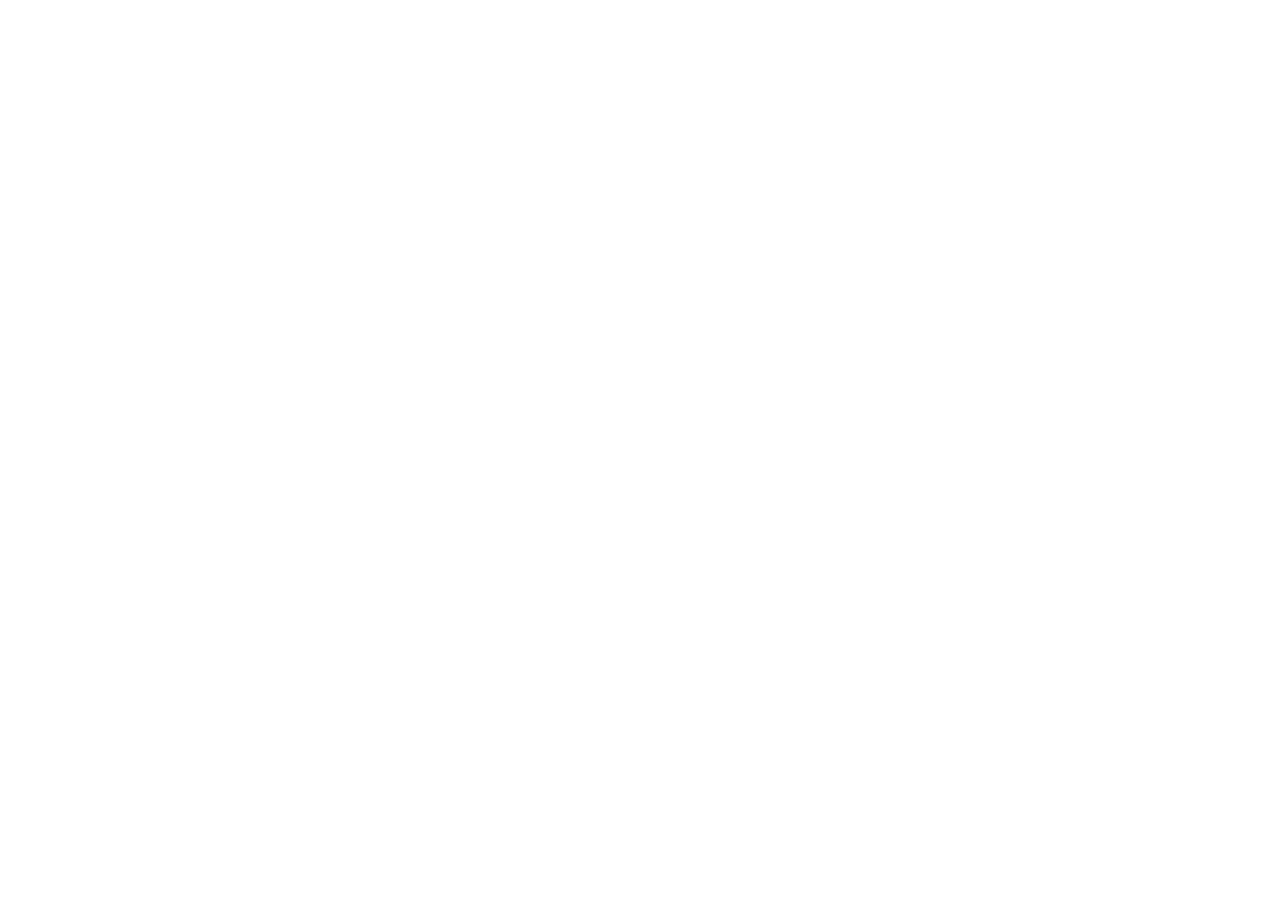
==== commit dd79a870: "Fix GitHub Pages base path for leaderboard" ====
--- a/index.html
+++ b/index.html
@@ -17,12 +17,12 @@
     <link rel="preconnect" href="https://fonts.googleapis.com" />
     <link rel="preconnect" href="https://fonts.gstatic.com" crossorigin />
     <link rel="stylesheet" href="https://fonts.googleapis.com/css2?family=IBM+Plex+Sans+Arabic:wght@400;600;700&family=Noto+Kufi+Arabic:wght@700;800;900&family=Noto+Naskh+Arabic:wght@600;700&display=swap" />
-    <link rel="manifest" href="/manifest.webmanifest" />
-    <link rel="apple-touch-icon" href="/apple-touch-icon.png" />
-    <link rel="icon" type="image/png" sizes="192x192" href="/icon-192.png" />
+    <link rel="manifest" href="/waajib-abu-salamah-app/manifest.webmanifest" />
+    <link rel="apple-touch-icon" href="/waajib-abu-salamah-app/apple-touch-icon.png" />
+    <link rel="icon" type="image/png" sizes="192x192" href="/waajib-abu-salamah-app/icon-192.png" />
     <title>تحدي توقعات كأس العالم — 2026</title>
-    <script type="module" crossorigin src="/assets/main-Bm7b2b4d.js"></script>
-    <link rel="stylesheet" crossorigin href="/assets/main-BSAA5G1d.css">
+    <script type="module" crossorigin src="/waajib-abu-salamah-app/assets/main-Bq9vZi52.js"></script>
+    <link rel="stylesheet" crossorigin href="/waajib-abu-salamah-app/assets/main-BSAA5G1d.css">
   </head>
   <body>
     <div id="root"></div>
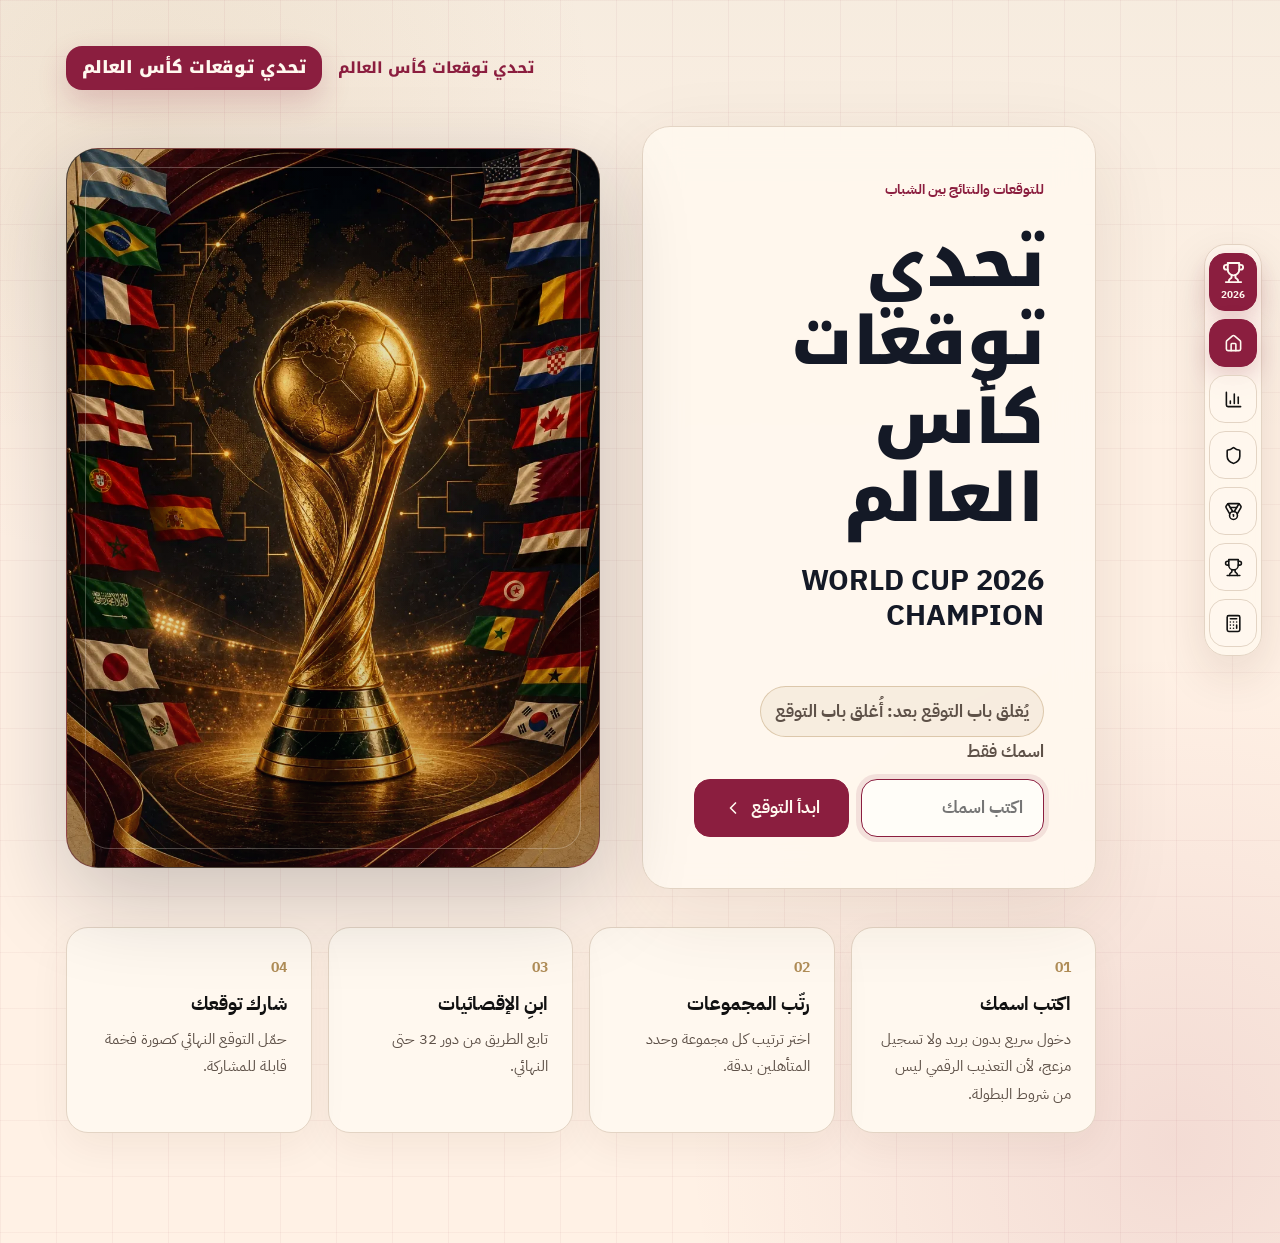
==== commit 084bc15e: "Deploy round of 32 and 16 leaderboard" ====
--- a/index.html
+++ b/index.html
@@ -17,12 +17,12 @@
     <link rel="preconnect" href="https://fonts.googleapis.com" />
     <link rel="preconnect" href="https://fonts.gstatic.com" crossorigin />
     <link rel="stylesheet" href="https://fonts.googleapis.com/css2?family=IBM+Plex+Sans+Arabic:wght@400;600;700&family=Noto+Kufi+Arabic:wght@700;800;900&family=Noto+Naskh+Arabic:wght@600;700&display=swap" />
-    <link rel="manifest" href="/waajib-abu-salamah-app/manifest.webmanifest" />
-    <link rel="apple-touch-icon" href="/waajib-abu-salamah-app/apple-touch-icon.png" />
-    <link rel="icon" type="image/png" sizes="192x192" href="/waajib-abu-salamah-app/icon-192.png" />
+    <link rel="manifest" href="/manifest.webmanifest" />
+    <link rel="apple-touch-icon" href="/apple-touch-icon.png" />
+    <link rel="icon" type="image/png" sizes="192x192" href="/icon-192.png" />
     <title>تحدي توقعات كأس العالم — 2026</title>
-    <script type="module" crossorigin src="/waajib-abu-salamah-app/assets/main-Bq9vZi52.js"></script>
-    <link rel="stylesheet" crossorigin href="/waajib-abu-salamah-app/assets/main-BSAA5G1d.css">
+    <script type="module" crossorigin src="/assets/main-Clk2OAwW.js"></script>
+    <link rel="stylesheet" crossorigin href="/assets/main-BSAA5G1d.css">
   </head>
   <body>
     <div id="root"></div>
--- a/assets/main-BSAA5G1d.css
+++ b/assets/main-BSAA5G1d.css
@@ -0,0 +1 @@
+:root{color-scheme:light;--paper: #fff1e5;--paper-2: #f8e4d2;--surface-alt: #f8e5d1;--ink: #111111;--muted: #5e5148;--soft-muted: #8a786b;--accent: #8b1e3f;--accent-dark: #5f1029;--gold: #b08d57;--gold-light: #d8be87;--green: #234136;--navy: #141926;--danger: #b23a48;--border: #e3d4c4;--surface: rgba(255, 248, 239, .78);--surface-solid: #fff8ef;--shadow: 0 24px 80px rgba(65, 36, 20, .1);--radius: 16px}*{box-sizing:border-box}html{background:var(--paper)}body{margin:0;min-width:320px;overflow-x:hidden;color:var(--ink);font-family:IBM Plex Sans Arabic,Noto Kufi Arabic,system-ui,sans-serif;font-size:17px;line-height:1.75;background:linear-gradient(90deg,rgba(139,30,63,.05) 1px,transparent 1px) 0 0 / 56px 56px,linear-gradient(180deg,rgba(139,30,63,.045) 1px,transparent 1px) 0 0 / 56px 56px,radial-gradient(circle at 12% 10%,rgba(176,141,87,.12),transparent 28%),radial-gradient(circle at 92% 92%,rgba(139,30,63,.1),transparent 30%),linear-gradient(180deg,rgba(31,111,80,.04),transparent 36%),var(--paper)}body:before{content:"";position:fixed;inset:0;pointer-events:none;background-image:radial-gradient(rgba(17,17,17,.09) .55px,transparent .55px),linear-gradient(180deg,#fff1e500,#fff1e5b8);background-size:7px 7px,100% 100%;opacity:.34;z-index:-1}button,input{font:inherit}button{cursor:pointer}button:disabled{cursor:not-allowed;opacity:.55}button:focus-visible{outline:3px solid var(--accent);outline-offset:2px}.app{min-height:100vh}.rail{position:fixed;top:50%;right:18px;transform:translateY(-50%);width:58px;min-height:0;display:flex;flex-direction:column;gap:8px;align-items:center;padding:8px;border:1px solid var(--border);border-radius:22px;background:#fff8efbd;-webkit-backdrop-filter:blur(16px);backdrop-filter:blur(16px);z-index:40;box-shadow:0 18px 48px #4124141f}.brand,.navIcon{width:48px;min-height:48px;display:inline-flex;align-items:center;justify-content:center;border:1px solid var(--border);border-radius:16px;color:var(--ink);background:#fff8efad;transition:background .15s ease,color .15s ease,border-color .15s ease,transform .12s ease}.brand:hover,.navIcon:hover{border-color:#8b1e3f57;background:#fff8efeb}.brand{height:58px;flex-direction:column;gap:2px;color:var(--surface-solid);background:var(--accent);border-color:var(--accent);box-shadow:0 10px 24px #8b1e3f38}.brand span{font-size:.63rem;font-weight:900}.navIcon.active,.mobileNav button.active{color:#fff8ef;background:var(--accent);border-color:var(--accent);box-shadow:0 10px 24px #8b1e3f38}.surface{width:min(1440px,calc(100vw - 132px));margin:0 auto;padding:26px 118px 110px 0}.topbar{min-height:84px;display:flex;align-items:center;justify-content:space-between;gap:16px;margin-bottom:16px}.homeTopbar{display:grid;grid-template-columns:1fr auto;align-items:center;margin-inline:auto;width:min(1440px,100%)}.topbar h1,.welcome h2,.sectionHeader h2,.shareCard h2,.shareChampion h3{font-family:Noto Naskh Arabic,Noto Kufi Arabic,serif}.welcome h2,.topCenterTitle,.topBrandBadge{font-family:Noto Kufi Arabic,IBM Plex Sans Arabic,system-ui,sans-serif}.topbar h1{margin:0;font-size:clamp(2.2rem,4.6vw,4.2rem);line-height:1}.kicker{margin:0 0 5px;color:var(--accent);font-size:.9rem;font-weight:900}.topActions,.summaryActions,.adminTools,.noticeLine,.stickyBar{display:flex;flex-wrap:wrap;align-items:center;gap:10px}.noticeLine span{min-height:34px;display:inline-flex;align-items:center;padding:0 10px;border:1px solid var(--border);border-radius:var(--radius);color:var(--muted);background:#fff8ef9e;font-size:.78rem;font-weight:800}.topCenterTitle{justify-self:end;color:var(--accent);font-size:.96rem;font-weight:800}.topBrandBadge{justify-self:start;display:inline-flex;align-items:center;min-height:44px;padding:0 16px;border-radius:16px;color:var(--surface-solid);background:var(--accent);font-weight:900;box-shadow:0 12px 30px #8b1e3f33}.primaryBtn,.secondaryBtn,.quietBtn{min-height:44px;display:inline-flex;align-items:center;justify-content:center;gap:8px;padding:0 15px;border-radius:var(--radius);border:1px solid transparent;font-weight:900;text-decoration:none;transition:transform .18s ease,box-shadow .18s ease,background .16s ease,border-color .16s ease,color .16s ease}.primaryBtn{color:#fff8ef;background:var(--accent);border-color:var(--accent)}.primaryBtn:hover{transform:translateY(-2px);box-shadow:0 14px 32px #8b1e3f40}.secondaryBtn{color:var(--ink);background:#ead7c6;border-color:var(--border)}.quietBtn{color:var(--ink);background:#fff8efb3;border-color:var(--border)}.status{margin:0 0 16px;padding:12px 14px;border:1px solid var(--border);border-radius:var(--radius);background:var(--surface-solid);font-weight:800;font-size:1rem;animation:statusSlide .22s ease both}.status.success{color:var(--green);border-color:#1f6f5057}.status.loading{color:#00a;border-color:#2026df38;background:#fff8eff0}.status.error{color:var(--accent);border-color:#8b1e3f57}.welcome{min-height:calc(100vh - 124px)}.homeLanding{min-height:900px;display:grid;gap:38px;align-content:start}.heroGrid{min-height:min(720px,calc(100vh - 150px));display:grid;grid-template-columns:minmax(420px,.46fr) minmax(0,.54fr);gap:42px;align-items:center}.welcomeCopy,.editorialBoard,.groupCard,.matchCard,.championCard,.finalMatch,.shareCard,.tablePanel,.adminGate,.settingsPanel,.setupPanel{border:1px solid var(--border);border-radius:var(--radius);background:var(--surface);box-shadow:var(--shadow)}.welcomeCopy{display:flex;flex-direction:column;justify-content:center;padding:clamp(34px,4vw,56px)}.homeStartCard{min-height:650px;border-radius:28px;background:#fff8efdb;-webkit-backdrop-filter:blur(18px);backdrop-filter:blur(18px);box-shadow:0 24px 80px #4124141a;animation:fadeUp .5s ease both}.pageStack{animation:pageIn .22s ease both}.homeEyebrow{margin:0 0 22px;color:var(--accent);font-size:.88rem;font-weight:900}.welcome h2{margin:0;color:var(--navy);font-size:clamp(3.4rem,5.2vw,5.5rem);font-weight:900;line-height:1.18;letter-spacing:0}.lead{max-width:560px;margin:24px 0 34px;color:var(--navy);font-family:IBM Plex Sans Arabic,system-ui,sans-serif;font-size:clamp(1.55rem,2.3vw,2.3rem);font-weight:900;line-height:1.2;letter-spacing:0;text-transform:uppercase}.nameCard{display:grid;gap:12px;max-width:680px}.nameCard label,.adminGate label,.settingsPanel label{color:var(--muted);font-weight:900}.inputAction{display:grid;grid-template-columns:1fr auto;gap:12px}input{width:100%;min-height:58px;padding:0 20px;border:1px solid var(--border);border-radius:16px;color:var(--ink);background:#fffdf8;outline:none;font-size:1.05rem;font-weight:700}textarea{width:100%;min-height:360px;padding:14px;border:1px solid var(--border);border-radius:var(--radius);color:var(--ink);background:#fffaf4;outline:none;direction:ltr;text-align:left;font:.86rem/1.65 ui-monospace,SFMono-Regular,Menlo,Consolas,monospace;resize:vertical}textarea:focus{border-color:var(--accent);box-shadow:0 0 0 3px #8b1e3f1f}input:focus{border-color:var(--accent);box-shadow:0 0 0 5px #8b1e3f1a}.fieldError{margin:0;color:var(--danger);font-weight:800}.homeNameCard input{border:1.5px solid var(--accent)}.homeStartBtn{min-height:58px;padding-inline:28px;border-radius:16px;font-size:1.05rem}.readyChip{width:fit-content;margin:0;padding:8px 12px;border:1px solid rgba(35,65,54,.24);border-radius:999px;color:var(--green);background:#23413614;font-size:.9rem;font-weight:900}.deadlineChip,.panelHint{margin:0;color:var(--muted);font-weight:900}.deadlineChip{width:fit-content;margin:18px 0 0;padding:10px 14px;border:1px solid rgba(176,141,87,.38);border-radius:999px;background:#b08d571a}.panelHint{padding:10px 12px;border:1px solid var(--border);border-radius:var(--radius);background:#fffaf4d1;font-size:.95rem}.editorialBoard{position:relative;overflow:hidden;display:grid;align-content:space-between;padding:clamp(22px,4vw,42px);background:linear-gradient(150deg,var(--navy) 0%,#2b1e2a 42%,var(--accent) 100%);color:#fff8ef}.homeVisualPanel{min-height:720px;border-radius:32px;border-color:#b08d5759;box-shadow:0 30px 90px #14192638;animation:scaleIn .7s ease both;isolation:isolate}.homeVisualPanel>img{position:absolute;inset:-1px;width:100%;height:100%;object-fit:cover;object-position:50% 50%;filter:saturate(1.12) contrast(1.08) brightness(.92);transform:scale(1.01)}.visualShade{position:absolute;inset:0;background:radial-gradient(circle at 52% 46%,rgba(255,248,239,.04),transparent 42%),linear-gradient(180deg,rgba(20,25,38,.08),transparent 46%,rgba(20,25,38,.18));pointer-events:none}.editorialBoard:after{content:"";position:absolute;inset:18px;border:1px solid rgba(255,248,239,.26);border-radius:24px;pointer-events:none}.homeSteps{display:grid;grid-template-columns:repeat(4,minmax(0,1fr));gap:16px}.homeSteps article{padding:24px;border:1px solid var(--border);border-radius:22px;background:var(--surface-solid);box-shadow:0 14px 40px #4124140f}.homeSteps span{color:var(--gold);font-family:IBM Plex Sans Arabic,sans-serif;font-size:.9rem;font-weight:900}.homeSteps h3{margin:8px 0;color:var(--ink);font-size:1.2rem;line-height:1.45}.homeSteps p{margin:0;color:var(--muted);font-size:.95rem;line-height:1.8}@keyframes fadeUp{0%{opacity:0;transform:translateY(18px)}to{opacity:1;transform:translateY(0)}}@keyframes scaleIn{0%{opacity:0;transform:scale(.98)}to{opacity:1;transform:scale(1)}}@keyframes pageIn{0%{opacity:0;transform:translateY(10px)}to{opacity:1;transform:translateY(0)}}@keyframes statusSlide{0%{opacity:0;transform:translateY(-8px)}to{opacity:1;transform:translateY(0)}}@keyframes selectPulse{0%{transform:scale(1)}40%{transform:scale(1.025)}to{transform:scale(1)}}@media(prefers-reduced-motion:reduce){.homeStartCard,.homeVisualPanel,.pageStack,.status,.finalWinnerGraphic,.teamChoices button.selected,.accuracyTrack span{animation:none}}.progressSteps{display:grid;grid-template-columns:repeat(3,minmax(0,1fr));gap:8px;margin:0 0 18px}.progressSteps button{min-height:46px;display:grid;grid-template-columns:34px minmax(0,1fr);align-items:center;justify-content:stretch;justify-items:start;gap:10px;border:1px solid var(--border);border-radius:var(--radius);color:var(--muted);background:#fff8efb8;font-weight:900;text-align:start}.progressSteps button span{width:26px;height:26px;display:inline-flex;align-items:center;justify-content:center;border-radius:50%;color:#fff8ef;background:var(--muted);font-size:.82rem}.progressSteps button b{min-width:0;display:block;font-size:inherit;line-height:1.25;text-align:start}.progressSteps button.done span,.progressSteps button.active span{background:var(--accent)}.progressSteps button.active{color:var(--ink);border-color:var(--accent);background:#fff8ef}.pageStack{display:grid;gap:18px}.sectionHeader{display:flex;align-items:center;gap:12px;padding-bottom:12px;border-bottom:2px solid var(--ink)}.sectionHeader svg{color:var(--accent)}.sectionHeader h2{margin:0;font-size:clamp(1.65rem,4vw,3rem);line-height:1.08}.sectionHeader p{margin:4px 0 0;color:var(--muted);font-weight:700}.groupsGrid{display:grid;grid-template-columns:repeat(auto-fit,minmax(280px,1fr));gap:14px}.groupCard{overflow:hidden}.groupCard header{display:flex;align-items:center;justify-content:space-between;padding:14px 14px 12px;border-bottom:1px solid var(--border)}.groupCard header span,.roundColumn h3{color:var(--accent);font-weight:900}.groupCard header b{width:32px;height:32px;display:inline-flex;align-items:center;justify-content:center;color:#fff8ef;border-radius:var(--radius);background:var(--ink)}.rankingRows{display:grid;gap:8px;padding:12px}.rankRow{min-height:50px;display:grid;grid-template-columns:32px 44px minmax(0,1fr) 82px;align-items:center;gap:8px;padding:7px;border:1px solid var(--border);border-radius:var(--radius);background:#fffaf4}.rankRow strong{width:26px;height:26px;display:inline-flex;align-items:center;justify-content:center;border-radius:7px;color:#fff8ef;background:var(--green);font-size:.82rem}.flag{width:32px;height:32px;display:inline-flex;align-items:center;justify-content:center;border:1px solid var(--border);border-radius:7px;background:#fff8ef;font-size:1.25rem}.bigFlag{width:58px;height:58px;font-size:2rem}.trophyFlag{width:84px;height:84px;font-size:3rem}.teamName{min-width:0;overflow:hidden;text-overflow:ellipsis;white-space:nowrap;font-size:1.03rem;font-weight:900}.flagMark{width:42px;height:30px;display:inline-flex;align-items:center;justify-content:center;flex:0 0 auto;color:inherit;font-size:1.65rem;line-height:1;vertical-align:middle;filter:drop-shadow(0 2px 3px rgba(17,17,17,.14))}.flagMark svg{width:100%;height:100%;display:block;border-radius:3px;box-shadow:0 0 0 1px #11111124}.flagMark.compact{width:30px;height:22px;font-size:1.22rem}.flagMark.large{width:74px;height:52px;font-size:2.45rem}.flagMark.hero{width:104px;height:74px;font-size:3.4rem}.rankButtons{display:grid;grid-template-columns:repeat(2,34px);gap:6px}.rankButtons button{width:34px;height:34px;display:inline-flex;align-items:center;justify-content:center;border:1px solid var(--border);border-radius:7px;color:var(--ink);background:var(--paper)}.rankButtons .rankUpBtn{color:#faebd7;background:#2e6f40;border-color:#2e6f40}.rankButtons .rankDownBtn{color:#faebd7;background:#b31b1b;border-color:#b31b1b}.stickyBar{position:sticky;bottom:18px;z-index:20;justify-content:center;padding:10px;border:1px solid var(--border);border-radius:var(--radius);background:#fff1e5e6;-webkit-backdrop-filter:blur(18px);backdrop-filter:blur(18px);box-shadow:var(--shadow)}.stickyBar span{color:var(--muted);font-weight:900}.thirdsPanel{display:grid;gap:16px;padding:20px;border:1px solid var(--border);border-radius:var(--radius);background:#fff8efd6;box-shadow:var(--shadow)}.thirdsHeader{display:flex;flex-wrap:wrap;align-items:flex-end;justify-content:space-between;gap:12px}.thirdsPanel h3{margin:0;font-family:Noto Kufi Arabic,IBM Plex Sans Arabic,system-ui,sans-serif;font-size:clamp(1.35rem,3vw,2.1rem);line-height:1.25}.thirdsProgress{display:grid;gap:7px;justify-items:center;min-width:168px}.thirdsCount{min-height:40px;display:inline-flex;align-items:center;padding:0 16px;border-radius:999px;color:#fff8ef;background:var(--accent);font-weight:900;transition:background .2s ease}.thirdsCount.complete{background:var(--green)}.thirdsMeter{width:100%;height:7px;border-radius:999px;background:#8b1e3f24;overflow:hidden}.thirdsMeter i{display:block;height:100%;border-radius:inherit;background:linear-gradient(270deg,var(--accent),var(--gold));transition:width .22s ease}.thirdsGrid{display:grid;grid-template-columns:repeat(auto-fill,minmax(210px,1fr));gap:10px}.thirdCard{min-height:66px;display:flex;align-items:center;gap:10px;padding:10px 12px;border:1px solid var(--border);border-radius:14px;background:#fffaf4;color:var(--ink);text-align:start;transition:border-color .15s ease,background .15s ease,box-shadow .15s ease,opacity .15s ease}.thirdCard:hover{border-color:#23413673}.thirdCheck{width:24px;height:24px;flex:0 0 auto;display:inline-flex;align-items:center;justify-content:center;border:2px solid rgba(94,81,72,.35);border-radius:999px;color:transparent;background:#fffdfa;transition:border-color .15s ease,background .15s ease,color .15s ease}.thirdCard .flagMark{width:38px;height:27px;font-size:1.45rem}.thirdTeam{min-width:0;display:grid}.thirdTeam strong{font-size:1.02rem;line-height:1.3}.thirdTeam small{color:var(--muted);font-size:.8rem;font-weight:800}.thirdCard.selected{border-color:var(--green);color:#fff8ef;background:var(--green);box-shadow:inset 0 0 0 2px #fff8ef38}.thirdCard.selected .thirdCheck{border-color:#fff8ef;background:#fff8ef;color:var(--green)}.thirdCard.selected .thirdTeam small{color:#fff8efdb}.thirdCard.locked{opacity:.5;filter:grayscale(.4)}.thirdCard.locked:hover{border-color:var(--border)}.thirdsHint{margin:0;color:var(--muted);font-size:.92rem;font-weight:800}.transparencyNote{margin:0;padding:12px 14px;border:1px solid rgba(176,141,87,.36);border-radius:var(--radius);color:var(--muted);background:#fff8efc7;font-size:.95rem;font-weight:800}.stickyChampionLine{display:inline-flex;align-items:center;gap:8px}.bracketIntro{display:flex;align-items:center;justify-content:space-between;gap:14px;padding:16px;border:1px solid var(--border);border-radius:var(--radius);background:linear-gradient(90deg,#fff8efeb,#fff1e5b8),var(--trophy-bg) center/cover}.bracketIntro h3{margin:0;font-family:Noto Naskh Arabic,Noto Kufi Arabic,serif;font-size:clamp(1.45rem,3vw,2.5rem);line-height:1.25}.bracketIntro>span,.roundLegend span{min-height:36px;display:inline-flex;align-items:center;padding:0 12px;border-radius:var(--radius);color:#fff8ef;background:var(--accent);font-weight:900;white-space:nowrap}.bracketScroller{overflow-x:auto;padding:4px 0 16px;direction:ltr}.bracketCanvas{min-width:2060px;display:grid;grid-template-columns:minmax(760px,1fr) 340px minmax(760px,1fr);align-items:center;gap:96px;direction:ltr}.bracketSide,.qfBranch,.r16Branch{display:grid;align-items:center;gap:12px;direction:ltr}.bracketSide{grid-template-columns:minmax(520px,1fr) 34px 220px}.bracketSide.right{grid-template-columns:220px 34px minmax(520px,1fr)}.bracketSide.right .semiNode{order:1}.bracketSide.right>.stageConnector{order:2}.bracketSide.right .qfBranches{order:3}.qfBranches,.r16Branches{display:grid;gap:18px}.qfBranch{grid-template-columns:minmax(370px,1fr) 30px 210px}.bracketSide.right .qfBranch{grid-template-columns:210px 30px minmax(370px,1fr)}.bracketSide.right .qfNode{order:1}.bracketSide.right .qfBranch>.stageConnector{order:2}.bracketSide.right .r16Branches{order:3}.r16Branch{grid-template-columns:210px 24px 190px}.bracketSide.right .r16Branch{grid-template-columns:190px 24px 210px}.bracketSide.right .r16Node{order:1}.bracketSide.right .r16Branch>.stageConnector{order:2}.bracketSide.right .r32Group{order:3}.r32Group,.r16Node,.qfNode,.semiNode,.finalColumn{position:relative;display:grid;gap:8px;direction:rtl}.r32Group{padding:10px;border:1px solid rgba(139,30,63,.22);border-radius:var(--radius);background:#fff8efb8}.groupLabel,.r16Node>span,.qfNode>span,.semiNode>span,.finalRibbon{color:var(--accent);font-size:.86rem;font-weight:900}.stageConnector{height:2px;background:linear-gradient(90deg,transparent,rgba(139,30,63,.8),transparent)}.stageConnector:before,.stageConnector:after{content:"";display:block;width:2px;height:56px;margin:-27px auto 0;background:#8b1e3f47}.stageConnector.small:before,.stageConnector.small:after{height:38px;margin-top:-18px}.stageConnector.mini:before,.stageConnector.mini:after{height:26px;margin-top:-12px}.finalColumn{align-self:center;z-index:2;padding:16px;border:2px solid rgba(176,141,87,.52);border-radius:var(--radius);background:linear-gradient(180deg,#fff8efdb,#fff1e5f0),var(--trophy-bg) center/cover;box-shadow:var(--shadow)}.finalWinnerGraphic{position:relative;display:grid;justify-items:center;gap:10px;margin:-4px 0 12px;padding:12px 12px 14px;border:1px solid rgba(216,190,135,.48);border-radius:calc(var(--radius) + 6px);color:#fff8ef;background:radial-gradient(circle at 50% 12%,rgba(216,190,135,.22),transparent 50%),linear-gradient(180deg,#141926f5,#8b1e3fe6);overflow:hidden;box-shadow:0 18px 46px #14192638;animation:trophyRise .52s ease both}.finalWinnerGraphic:before{content:"";position:absolute;inset:8px;border:1px solid rgba(255,248,239,.14);border-radius:calc(var(--radius) + 2px);pointer-events:none}.finalWinnerTrophy{position:relative;z-index:1;width:min(240px,100%);height:150px;object-fit:cover;object-position:50% 46%;border:1px solid rgba(216,190,135,.42);border-radius:20px;filter:saturate(1.12) contrast(1.08) brightness(1.04);box-shadow:0 16px 34px #11111142}.flagMark.finalPosterFlag{display:none}.finalChampionLine{position:relative;z-index:1;width:100%;min-height:56px;display:inline-flex;align-items:center;justify-content:center;gap:12px;padding:8px 12px;border:1px solid rgba(216,190,135,.44);border-radius:18px;color:#fff8ef;background:#8b1e3fd6;font-size:clamp(1.45rem,2vw,2.15rem);font-weight:900;line-height:1.1}.finalWinnerGraphic>strong{position:relative;z-index:1;color:var(--gold-light);font-size:.95rem;text-align:center}@keyframes trophyRise{0%{opacity:0;transform:translateY(12px) scale(.96)}to{opacity:1;transform:translateY(0) scale(1)}}.roundLegend{display:flex;flex-wrap:wrap;gap:8px}.matchCard{min-height:132px;padding:12px;box-shadow:none}.matchCard.r32{min-height:118px;padding:9px}.matchCard.final{min-height:170px;border-color:#b08d57b8;background:#111111db;color:#fff8ef}.matchCard.picked{border-color:#1f6f5066}.matchCard header{display:flex;align-items:center;justify-content:space-between;gap:8px;margin-bottom:8px}.matchCard header b{color:var(--accent)}.matchCard header span{color:var(--muted);font-size:.82rem;font-weight:800}.teamChoices{display:grid;gap:8px}.teamChoices button{min-height:48px;display:grid;grid-template-columns:46px minmax(0,1fr) 22px;align-items:center;gap:8px;padding:6px 8px;border:1px solid var(--border);border-radius:var(--radius);color:var(--ink);background:#fffaf4;text-align:start;font-size:.98rem;font-weight:900;transition:background .15s ease,border-color .15s ease,transform .1s ease,box-shadow .15s ease}.teamChoices button:hover:not(:disabled):not(.selected){border-color:var(--accent);background:#8b1e3f0f}.teamChoices button.selected{color:#fff8ef;background:var(--green);border-color:var(--green);box-shadow:inset 0 0 0 2px #fff8ef57,0 10px 24px #1f6f5033;animation:selectPulse .28s ease both}.championLayout,.shareFinalists,.adminGate,.settingsPanel{display:grid;grid-template-columns:repeat(2,minmax(0,1fr));gap:14px}.finalMatch,.championCard{min-height:320px;display:flex;flex-direction:column;justify-content:center;padding:clamp(22px,4vw,46px)}.finalTeams{display:grid;grid-template-columns:repeat(2,minmax(0,1fr));gap:12px}.finalTeams div,.shareFinalists div{min-height:120px;display:grid;place-items:center;gap:10px;padding:18px;border:1px solid var(--border);border-radius:var(--radius);background:#fffaf4;text-align:center;font-weight:900}.championCard{position:relative;overflow:hidden;align-items:center;color:#fff8ef;background:linear-gradient(135deg,#111111e0,#8b1e3fc7),var(--trophy-bg) center/cover;text-align:center}.championCard>img{position:absolute;inset:auto -8% -18% auto;width:min(520px,90%);opacity:.34;pointer-events:none}.championCard>*:not(img){position:relative;z-index:1}.championCard p{color:#e9c98c;font-weight:900}.championCard h2{margin:10px 0 0;font-size:clamp(2rem,7vw,5rem);line-height:1}.summaryActions{justify-content:flex-start}.shareCard{width:min(1180px,100%);margin:0 auto;padding:clamp(22px,4vw,42px);background:linear-gradient(180deg,#fff8eff0,#fff1e5f7),var(--trophy-bg) center top / cover,var(--paper);box-shadow:0 30px 80px #11111129}.exportCanvasHost{position:fixed;top:0;left:-100000px;width:2600px;pointer-events:none;opacity:1;z-index:0}.exportShareCard{width:2600px!important;max-width:none!important;padding:48px!important}.shareCard header{display:flex;align-items:flex-start;justify-content:space-between;gap:14px;padding-bottom:18px;border-bottom:2px solid var(--ink)}.shareCard h2{margin:0;font-size:clamp(2.2rem,6vw,5rem);line-height:.95}.shareHeaderChampion{min-width:170px;display:grid;gap:2px;justify-items:end;padding:10px 12px;border:1px solid rgba(139,30,63,.28);border-radius:var(--radius);background:#fffaf4c7}.shareHeaderChampion span{color:var(--accent);font-size:.84rem;font-weight:900}.shareHeaderChampion strong{font-size:1.35rem}.shareGroups,.shareKnockout,.shareBracket{display:grid;gap:12px;margin-top:20px}.shareGroups h3,.shareKnockout h3,.shareBracket h3{margin:0;font-family:Noto Naskh Arabic,Noto Kufi Arabic,serif;font-size:clamp(1.55rem,3vw,2.45rem);line-height:1.15}.shareGroupsGrid{display:grid;grid-template-columns:repeat(4,minmax(0,1fr));gap:10px}.shareGroupCard{display:grid;gap:5px;padding:11px;border:1px solid var(--border);border-radius:var(--radius);background:#fffaf4e6}.shareGroupCard b{color:var(--accent);font-size:1rem}.shareGroupCard span,.shareMatch span,.shareFinalists span{display:inline-flex;align-items:center;gap:6px;color:var(--muted);font-weight:900}.shareGroupCard span{min-height:26px;font-size:.92rem}.shareGroupCard em{width:22px;height:22px;display:inline-flex;align-items:center;justify-content:center;border-radius:50%;color:#fff8ef;background:var(--green);font-style:normal;font-size:.78rem}.shareKnockoutBoard{display:grid;grid-template-columns:1.45fr 1.15fr .95fr .8fr .72fr;gap:10px;align-items:start}.shareBracketFrame{overflow-x:auto;padding:4px 0 12px;direction:ltr}.shareBracketFrame .bracketCanvas{min-width:1980px;grid-template-columns:minmax(700px,1fr) 320px minmax(700px,1fr);gap:88px}.shareBracketFrame .matchCard{background:#fffaf4eb}.shareBracketFrame .matchCard.final{background:#111111db}.shareBracketFrame .matchCard.readonly button{cursor:default}.shareRound{display:grid;align-content:start;gap:8px;padding:11px;border:1px solid var(--border);border-radius:var(--radius);background:#fffaf4e0}.shareRound>b{color:var(--accent);font-size:1.02rem}.shareRound>div{display:grid;gap:7px}.shareMatch{display:grid;gap:5px;padding:8px;border:1px solid rgba(217,199,184,.8);border-radius:7px;background:#fff8efd1}.shareMatch span{min-height:25px;font-size:.86rem}.shareMatch span.winner{color:var(--ink)}.shareMatch strong{display:inline-flex;align-items:center;gap:5px;width:fit-content;margin-top:2px;padding:4px 7px;border-radius:999px;color:#fff8ef;background:var(--green);font-size:.78rem}.shareChampion{position:relative;overflow:hidden;display:grid;grid-template-columns:auto auto 1fr;gap:18px;align-items:center;margin-top:22px;padding:22px;border-radius:var(--radius);color:#fff8ef;background:var(--accent)}.shareChampionBackdrop{position:absolute;inset:-30% auto auto -10%;width:440px;opacity:.18;pointer-events:none}.shareChampionTrophy{position:relative;z-index:1;width:152px;height:108px;object-fit:cover;object-position:50% 46%;border:1px solid rgba(216,190,135,.42);border-radius:18px;box-shadow:0 14px 34px #1113}.shareChampion>*:not(.shareChampionBackdrop){position:relative;z-index:1}.shareChampion p,.shareChampion h3{margin:0}.shareChampion p{color:#f7dca0;font-weight:900}.shareChampion h3{font-size:clamp(2rem,5vw,4rem)}.shareFinalists{display:flex;flex-wrap:wrap;gap:8px;margin-top:10px}.shareFinalists span{padding:5px 8px;border:1px solid rgba(255,248,239,.28);border-radius:999px;color:#fff8ef;background:#1111112e;font-size:.92rem}.exportShareCard h2{font-size:5rem}.exportShareCard .shareGroupsGrid{grid-template-columns:repeat(6,minmax(0,1fr))!important}.exportShareCard .shareBracketFrame{overflow:visible}.exportShareCard .shareBracketFrame .bracketCanvas{min-width:2336px!important;grid-template-columns:minmax(920px,1fr) 320px minmax(920px,1fr)!important;gap:88px!important}.exportShareCard .shareChampion{grid-template-columns:1fr!important;justify-items:center;gap:16px;min-height:310px;padding:32px 40px 38px;text-align:center}.exportShareCard .teamChoices button.selected{box-shadow:none!important}.exportShareCard .finalWinnerGraphic{min-height:420px;padding:34px 24px 28px;align-content:center}.exportShareCard .finalWinnerTrophy{position:absolute;inset:34px 26px auto;width:auto;height:188px;opacity:.18;filter:saturate(1.05) contrast(1.02) brightness(1.12);box-shadow:none}.exportShareCard .flagMark.finalPosterFlag{position:relative;z-index:2;width:240px;height:168px;display:inline-flex;font-size:7.4rem;filter:drop-shadow(0 20px 34px rgba(17,17,17,.24))}.exportShareCard .finalChampionLine{min-height:auto;padding:0;border:0;color:#fff8ef;background:transparent;font-size:2.65rem}.exportShareCard .finalChampionLine .flagMark{display:none}.exportShareCard .shareChampionTrophy{position:absolute;inset:18px auto auto 28px;width:220px;height:154px;border-radius:22px;opacity:.62}.exportShareCard .shareChampion .flagMark.hero{width:260px;height:182px;font-size:8rem;filter:drop-shadow(0 18px 34px rgba(17,17,17,.26))}.exportShareCard .shareChampion p{font-size:1.45rem}.exportShareCard .shareChampion h3{font-size:5.5rem;line-height:1.05}.exportShareCard .shareFinalists{justify-content:center}.tablePanel{overflow-x:auto}.leaderboardHero,.leaderStats,.podiumGrid{display:grid;gap:14px}.leaderboardHero{grid-template-columns:minmax(0,1fr) auto;align-items:center;padding:20px;border:1px solid rgba(176,141,87,.34);border-radius:var(--radius);background:linear-gradient(135deg,#fff8eff0,#fff1e5c7),var(--trophy-bg) center/cover;box-shadow:0 18px 54px #41241414}.leaderboardHero h3{margin:0;font-family:Noto Naskh Arabic,Noto Kufi Arabic,serif;font-size:clamp(1.65rem,3vw,2.6rem);line-height:1.2}.leaderboardHero p{max-width:780px;margin:8px 0 0;color:var(--muted);font-weight:700}.sourceActions{display:grid;justify-items:end;gap:10px}.sourceActions span{color:var(--soft-muted);font-size:.86rem;font-weight:800}.scoringMethodCallout{width:100%;min-height:116px;display:grid;grid-template-columns:auto minmax(0,1fr) auto;align-items:center;gap:20px;padding:22px 26px;border:1px solid rgba(176,141,87,.58);border-inline-start:8px solid var(--gold);border-radius:8px;color:#fff8ef;background:linear-gradient(112deg,#141926fa,#5f1029f0),var(--trophy-bg) center 44%/cover;box-shadow:0 18px 50px #14192624;text-align:start;cursor:pointer;transition:transform .16s ease,box-shadow .16s ease,border-color .16s ease}.scoringMethodCallout:hover{transform:translateY(-2px);border-color:var(--gold-light);box-shadow:0 22px 58px #14192633}.scoringMethodCallout:active{transform:translateY(0)}.scoringMethodIcon{width:72px;height:72px;display:grid;place-items:center;border:1px solid rgba(216,190,135,.62);color:var(--gold-light);background:#fff8ef14}.scoringMethodCopy{display:grid;gap:7px}.scoringMethodCopy strong{color:#fff8ef;font-family:Noto Kufi Arabic,IBM Plex Sans Arabic,sans-serif;font-size:clamp(1.35rem,3vw,2rem);line-height:1.4}.scoringMethodCopy small{max-width:760px;color:#fff8efcc;font-size:.98rem;font-weight:700;line-height:1.75}.scoringMethodAction{display:inline-flex;align-items:center;gap:7px;padding:12px 16px;border:1px solid rgba(216,190,135,.64);color:var(--gold-light);background:#14192642;font-weight:950;white-space:nowrap}.scoringGuide{gap:0;overflow:hidden;border-block:1px solid rgba(176,141,87,.32)}.scoringGuideHero{display:grid;grid-template-columns:minmax(0,1fr) auto;align-items:center;gap:32px;padding:54px clamp(20px,5vw,72px);color:#fff8ef;background:linear-gradient(116deg,#141926fa,#234136f0),var(--trophy-bg) center 42%/cover;border-bottom:5px solid var(--gold)}.scoringGuideHero h2{margin:0;max-width:780px;font-family:Noto Kufi Arabic,IBM Plex Sans Arabic,sans-serif;font-size:clamp(2.8rem,7vw,5.8rem);line-height:1.18}.scoringGuideHero p{max-width:820px;margin:18px 0 0;color:#fff8efd6;font-size:clamp(1.05rem,2vw,1.4rem);font-weight:700;line-height:1.9}.scoringGuideHero>svg{width:104px;height:104px;padding:22px;border:1px solid rgba(216,190,135,.52);color:var(--gold-light)}.guideBand{padding:46px clamp(20px,5vw,72px);border-bottom:1px solid var(--border);background:#fff8ef85}.guideBand:nth-of-type(2n){background:#f8e5d14d}.guideBandHeading{max-width:920px;margin-bottom:28px}.guideBandHeading>span{color:var(--accent);font-size:.9rem;font-weight:950}.guideBandHeading h3{margin:5px 0 0;color:var(--navy);font-family:Noto Kufi Arabic,IBM Plex Sans Arabic,sans-serif;font-size:clamp(1.8rem,4vw,3rem);line-height:1.35}.guideBandHeading p{margin:12px 0 0;color:var(--muted);font-size:1.08rem;font-weight:700;line-height:1.9}.phaseRail{display:grid;grid-template-columns:1fr auto 1fr auto 1fr;align-items:stretch;gap:16px}.phaseStop{min-height:126px;display:grid;grid-template-columns:auto 1fr;align-items:center;gap:18px;padding:20px;border:1px solid var(--border);border-top:5px solid var(--navy);border-radius:8px;background:#fffdf8d1}.phaseStop.burgundy{border-top-color:var(--accent)}.phaseStop>b{color:var(--gold);font-family:Inter,sans-serif;font-size:2.1rem}.phaseStop h4,.phaseStop p{margin:0}.phaseStop h4{color:var(--ink);font-size:1.15rem}.phaseStop p{margin-top:5px;color:var(--muted);font-weight:700}.phaseArrow{align-self:center;color:var(--accent);font-size:2rem;font-weight:900}.comparisonLayout{display:grid;grid-template-columns:minmax(0,1.15fr) minmax(330px,.85fr);gap:28px;align-items:stretch}.pairNetwork{position:relative;min-height:370px;overflow:hidden;border:1px solid rgba(176,141,87,.42);border-radius:8px;background:linear-gradient(#fff8efdb,#fff8efdb),repeating-linear-gradient(90deg,transparent 0 55px,rgba(139,30,63,.08) 56px)}.pairNetwork svg{position:absolute;inset:34px 8%;width:84%;height:calc(100% - 68px)}.pairNetwork line{fill:none;stroke:#b08d57d1;stroke-width:.7;stroke-dasharray:2 2;vector-effect:non-scaling-stroke}.networkTeam{position:absolute;z-index:1;min-width:116px;padding:12px 16px;border:2px solid var(--navy);border-radius:999px;background:#fff8ef;color:var(--navy);text-align:center;font-weight:950;box-shadow:0 8px 22px #1419261a;transform:translate(-50%,-50%)}.teamArgentina{top:18%;left:75%}.teamAustria{top:18%;left:25%}.teamAlgeria{top:82%;left:75%}.teamJordan{top:82%;left:25%}.pairList{display:grid;grid-template-columns:repeat(2,minmax(0,1fr));gap:10px;margin:0;padding:0;list-style:none}.pairExamples{display:grid;align-content:start;gap:12px}.pairList li{min-height:82px;display:grid;grid-template-columns:auto 1fr;align-content:center;column-gap:10px;padding:12px;border-inline-start:4px solid var(--accent);background:#fffdf8d6}.pairList li>span{grid-row:1 / 4;align-self:center;color:var(--gold);font-family:Inter,sans-serif;font-size:1.45rem;font-weight:900}.pairList b{color:var(--ink);font-size:.98rem}.pairList small{color:var(--muted);font-weight:800}.comparisonClarifier{margin:0;padding:10px 12px;border-inline-start:3px solid var(--gold);color:var(--muted);font-size:.86rem;font-weight:800;line-height:1.7}.comparisonTotal{display:flex;align-items:baseline;justify-content:center;flex-wrap:wrap;gap:12px;margin-top:30px;padding:22px;border-block:2px solid var(--navy);color:var(--muted)}.comparisonTotal strong{color:var(--accent);font-family:Inter,sans-serif;font-size:clamp(2.3rem,5vw,4rem);line-height:1}.comparisonTotal b{color:var(--navy);font-size:1.6rem}.comparisonTotal>svg{color:var(--gold)}.comparisonTotal span{font-weight:900}.excludedBand{background:var(--navy)!important;color:#fff8ef}.excludedBand .guideBandHeading h3,.excludedBand .guideBandHeading p{color:#fff8ef}.excludedBand .guideBandHeading>span{color:var(--gold-light)}.tieExample{display:grid;grid-template-columns:1fr auto 1fr;align-items:center;gap:24px;max-width:900px;margin-inline:auto}.tieTeam{display:grid;gap:7px;padding:22px;border:1px solid rgba(216,190,135,.44);background:#fff8ef12}.tieTeam b{color:var(--gold-light);font-size:1.18rem}.tieTeam span{color:#fff8efd1;font-weight:700}.pauseMark{display:grid;justify-items:center;gap:6px;color:var(--gold-light)}.goldNote{max-width:920px;margin:28px auto 0;padding-top:22px;border-top:1px solid rgba(216,190,135,.36);color:var(--gold-light);text-align:center;font-size:1.08rem;font-weight:900;line-height:1.8}.formulaBand{display:grid;grid-template-columns:minmax(250px,.7fr) minmax(0,1.3fr);align-items:center;gap:32px}.formulaBand .guideBandHeading{margin-bottom:0}.formulaLine{display:flex;align-items:center;justify-content:center;flex-wrap:wrap;gap:14px;min-height:150px;padding:26px;border:1px solid rgba(176,141,87,.52);background:#fffdf8d6;color:var(--navy)}.formulaLine svg{color:var(--accent)}.formulaLine strong{font-size:clamp(1.05rem,2vw,1.35rem)}.formulaLine span{color:var(--accent);font-family:Inter,sans-serif;font-size:2rem;font-weight:900}.yaqubExample{background:linear-gradient(#fff1e5f0,#fff1e5f0),var(--trophy-bg) center/cover!important}.exampleEquation{display:flex;align-items:center;justify-content:center;flex-wrap:wrap;gap:22px;padding:28px 0;border-block:1px solid var(--border)}.exampleEquation>div{display:grid;justify-items:center;gap:5px}.exampleEquation strong{color:var(--navy);font-family:Inter,sans-serif;font-size:clamp(3rem,7vw,5.8rem);line-height:1}.exampleEquation span{color:var(--muted);font-weight:900}.exampleEquation>b{color:var(--accent);font-size:2rem}.exampleEquation .exampleResult strong{color:var(--accent)}.accuracyMeter{max-width:920px;margin:30px auto 0}.accuracyMeterLabels{display:flex;justify-content:space-between;color:var(--muted);font-family:Inter,sans-serif;font-weight:900}.accuracyMeterLabels strong{color:var(--accent);font-size:1.35rem}.accuracyTrack{height:22px;margin-top:8px;overflow:hidden;border:1px solid var(--border);background:#1419261a}.accuracyTrack span{display:block;width:0;height:100%;background:linear-gradient(90deg,var(--green),var(--gold),var(--accent));animation:accuracy-fill .9s ease-out both}@keyframes accuracy-fill{0%{width:0}}.excludedCount{margin:18px 0 0;color:var(--muted);text-align:center;font-weight:800}.replacementFlow{display:grid;grid-template-columns:1fr auto 1fr;align-items:center;gap:24px;max-width:860px;margin-inline:auto}.replacementFlow>div{display:grid;justify-items:center;gap:6px;padding:26px;border-top:5px solid var(--gold);background:#fffdf8db}.replacementFlow .nextAccuracy{border-top-color:var(--accent)}.replacementFlow span{color:var(--muted);font-weight:800}.replacementFlow strong{color:var(--navy);font-size:2rem}.replacementFlow svg{color:var(--accent)}.replacementBand>p{max-width:880px;margin:24px auto 0;color:var(--muted);text-align:center;font-weight:800;line-height:1.8}.officialPointsGrid{display:grid;grid-template-columns:repeat(3,minmax(0,1fr));gap:18px}.officialPointsGrid article{min-height:240px;display:grid;align-content:center;justify-items:center;gap:3px;padding:26px;border:1px solid var(--border);border-top:7px solid var(--green);border-radius:8px;background:#fffdf8d6;text-align:center}.officialPointsGrid .positionPoints{border-top-color:var(--accent)}.officialPointsGrid .thirdPoints{border-top-color:var(--gold)}.officialPointsGrid strong{color:var(--navy);font-family:Inter,sans-serif;font-size:clamp(4rem,8vw,6.6rem);line-height:1}.officialPointsGrid h4{margin:4px 0 10px;color:var(--accent);font-size:1.35rem}.officialPointsGrid p{margin:0;color:var(--muted);font-weight:700;line-height:1.8}.knockoutPointsBand{color:#fff8ef;background:linear-gradient(120deg,#141926fa,#5f1029f0),var(--trophy-bg) center/cover!important}.knockoutPointsBand .guideBandHeading h3,.knockoutPointsBand .guideBandHeading p{color:#fff8ef}.knockoutPointsBand .guideBandHeading>span{color:var(--gold-light)}.knockoutPointsGrid{display:grid;grid-template-columns:repeat(3,minmax(0,1fr));gap:18px}.knockoutPointsGrid article{min-height:178px;display:grid;grid-template-columns:auto 1fr;align-items:center;gap:20px;padding:24px;border:1px solid rgba(216,190,135,.38);border-radius:8px;background:#fff8ef14}.knockoutPointsGrid strong{color:var(--gold-light);font-family:Inter,sans-serif;font-size:clamp(3.5rem,7vw,5.5rem);line-height:1}.knockoutPointsGrid h4,.knockoutPointsGrid p{margin:0}.knockoutPointsGrid h4{color:#fff8ef;font-size:1.2rem}.knockoutPointsGrid p{margin-top:7px;color:#fff8efc7;font-weight:700;line-height:1.75}.tieBreakerSteps{display:grid;grid-template-columns:repeat(4,minmax(0,1fr));gap:14px;margin:0;padding:0;list-style:none}.tieBreakerSteps li{min-height:120px;display:grid;align-content:center;gap:8px;padding:18px;border-inline-start:5px solid var(--accent);background:#fffdf8d6}.tieBreakerSteps span{color:var(--gold);font-family:Inter,sans-serif;font-size:1.7rem;font-weight:900}.tieBreakerSteps b{color:var(--navy);line-height:1.55}.guideActions{display:flex;justify-content:center;flex-wrap:wrap;gap:12px;padding:34px 20px;background:var(--paper)}.leaderStats{grid-template-columns:repeat(4,minmax(0,1fr))}.provisionalNotice{display:flex;align-items:center;gap:12px;padding:14px 18px;border:1px solid rgba(176,141,87,.48);border-radius:8px;background:#d8be872e;color:var(--muted);font-weight:800}.provisionalNotice strong{flex:0 0 auto;color:var(--accent);font-weight:950}.leaderStats>div{min-height:96px;display:grid;align-content:center;gap:4px;padding:16px;border:1px solid var(--border);border-radius:var(--radius);background:#fff8efd1}.leaderStats span,.podiumCard p,.podiumCard small{color:var(--soft-muted);font-size:.86rem;font-weight:900}.leaderStats strong{color:var(--ink);font-size:clamp(1.35rem,3vw,2.1rem);line-height:1.15}.podiumGrid{grid-template-columns:repeat(3,minmax(0,1fr))}.podiumCard{position:relative;min-height:210px;display:grid;align-content:start;gap:8px;padding:22px;overflow:hidden;border:1px solid rgba(176,141,87,.42);border-radius:22px;background:linear-gradient(140deg,#fff8eff0,#f8e5d1bd),var(--paper);box-shadow:0 20px 64px #4124141a}.podiumCard:after{content:"";position:absolute;inset:auto -30px -54px auto;width:150px;height:150px;border-radius:999px;background:radial-gradient(circle,rgba(176,141,87,.2),transparent 68%)}.podiumCard.rank1{border-color:#b08d57b8;background:linear-gradient(140deg,#b08d5733,#fff8eff0),var(--paper)}.podiumCard.rank2{border-color:#14192633}.podiumCard.rank3{border-color:#8b1e3f47}.podiumCard.empty{grid-column:1 / -1}.rankBadge,.tableRank{width:42px;height:42px;display:inline-flex;align-items:center;justify-content:center;border-radius:999px;color:#fff8ef;background:var(--accent);font-weight:950}.podiumCard h3{margin:0;font-size:clamp(1.45rem,3vw,2.15rem);line-height:1.2}.podiumCard>strong{color:var(--green);font-size:clamp(1.5rem,3vw,2.5rem);line-height:1}.podiumChampion{display:inline-flex;align-items:center;gap:8px;color:var(--muted);font-weight:900}.podiumDownloadBtn{width:100%;justify-content:center;margin-top:2px;border-color:#8b1e3f40;background:#fff8efb8}table{width:100%;border-collapse:collapse;min-width:620px}th,td{padding:13px;border-bottom:1px solid var(--border);text-align:start}th{color:var(--accent)}.participantCell,.championCell{display:inline-flex;align-items:center;gap:10px}.participantCell{flex-wrap:wrap}.participantCell strong,.championCell strong{color:var(--ink);font-size:1rem}.participantCell span{color:var(--soft-muted);font-size:.82rem;font-weight:800}.championCell{min-width:140px;padding:6px 10px;border:1px solid rgba(176,141,87,.28);border-radius:999px;background:#b08d571a}.tableActionBtn{min-height:38px;white-space:nowrap}.adminGate,.settingsPanel{align-items:end;padding:14px}.adminGate label,.settingsPanel label{display:grid;gap:7px}.searchBox{min-width:min(360px,100%);display:flex;align-items:center;gap:8px;padding:0 10px;border:1px solid var(--border);border-radius:var(--radius);background:#fffaf4}.searchBox input{border:0;background:transparent;box-shadow:none}.toggleLine{display:flex!important;grid-template-columns:none;align-items:center;gap:10px}.toggleLine input{width:18px;min-height:18px}.setupPanel{display:grid;gap:12px;padding:16px}.setupPanel header,.setupStats,.setupErrors{display:flex;flex-wrap:wrap;align-items:center;justify-content:space-between;gap:10px}.setupPanel h3{margin:0;font-family:Noto Naskh Arabic,Noto Kufi Arabic,serif;font-size:clamp(1.35rem,3vw,2.1rem)}.setupStatus,.setupStats span,.setupErrors span{min-height:32px;display:inline-flex;align-items:center;padding:0 10px;border-radius:var(--radius);border:1px solid var(--border);background:#fffaf4;color:var(--muted);font-size:.78rem;font-weight:900}.setupStatus.ok{color:var(--green);border-color:#1f6f5052}.setupStatus.bad,.setupErrors span{color:var(--accent);border-color:#8b1e3f52}.mobileNav{position:fixed;inset:auto 10px 10px;display:none;grid-template-columns:repeat(6,1fr);gap:6px;padding:8px;border:1px solid var(--border);border-radius:var(--radius);background:#fff1e5eb;-webkit-backdrop-filter:blur(18px);backdrop-filter:blur(18px);z-index:30}.mobileNav button{min-width:0;min-height:48px;display:inline-flex;flex-direction:column;align-items:center;justify-content:center;gap:2px;border:1px solid transparent;border-radius:var(--radius);color:var(--muted);background:transparent;font-weight:900;transition:background .15s ease,color .15s ease,transform .12s ease,border-color .15s ease}.mobileNav button:active{transform:scale(.94)}.mobileNav span{max-width:100%;overflow:hidden;text-overflow:ellipsis;white-space:nowrap;font-size:.62rem}@media(max-width:980px){body{font-size:18px}.app{grid-template-columns:1fr}.rail{display:none}.mobileNav{display:grid}.surface{width:min(1440px,100%);padding:16px 14px 94px}.topbar,.welcome,.championLayout,.adminGate,.settingsPanel{grid-template-columns:1fr}.topbar{display:grid}.homeTopbar{grid-template-columns:1fr;justify-items:stretch;gap:10px}.topBrandBadge,.topCenterTitle{justify-self:stretch;justify-content:center;text-align:center}.welcome{min-height:auto}.heroGrid{min-height:auto;grid-template-columns:1fr}.homeVisualPanel{order:-1;min-height:520px}.homeSteps{display:flex;overflow-x:auto;scroll-snap-type:x mandatory;padding-bottom:4px}.homeSteps article{min-width:260px;scroll-snap-align:start}.editorialBoard:not(.homeVisualPanel){min-height:420px}.stickyBar{position:static;bottom:78px;margin-top:14px}.progressSteps{grid-template-columns:repeat(2,1fr)}.bracketCanvas{min-width:1980px;grid-template-columns:minmax(700px,1fr) 320px minmax(700px,1fr);gap:88px}.shareGroupsGrid,.shareKnockoutBoard{grid-template-columns:repeat(2,minmax(0,1fr))}.leaderboardHero,.leaderStats,.podiumGrid{grid-template-columns:1fr}.sourceActions{justify-items:stretch}.scoringMethodCallout{grid-template-columns:auto minmax(0,1fr)}.scoringMethodAction{grid-column:1 / -1;justify-content:center}.phaseRail,.comparisonLayout,.formulaBand,.officialPointsGrid,.knockoutPointsGrid,.tieBreakerSteps{grid-template-columns:1fr}.phaseArrow{justify-self:center;transform:rotate(-90deg)}.formulaBand .guideBandHeading{margin-bottom:14px}}@media(max-width:620px){.welcomeCopy{padding:24px}.homeStartCard{min-height:auto;border-radius:22px}.welcome h2{font-size:2.75rem;line-height:1.22}.inputAction,.finalTeams,.shareFinalists,.miniGroups,.shareChampion{grid-template-columns:1fr}.topbar h1{font-size:2.45rem}.lead{font-size:1.55rem}.homeVisualPanel{min-height:420px;border-radius:24px}.rankRow{grid-template-columns:30px 44px minmax(0,1fr)}.rankButtons{grid-column:1 / -1;grid-template-columns:repeat(2,1fr)}.rankButtons button{width:100%}.stickyBar{justify-content:stretch}.stickyBar .primaryBtn,.stickyBar .secondaryBtn{flex:1}.mobileNav span{display:block;font-size:.52rem}.scoringMethodCallout{grid-template-columns:1fr;justify-items:center;padding:22px 18px;text-align:center}.scoringMethodCopy{justify-items:center}.scoringMethodAction{width:100%}.scoringGuideHero{grid-template-columns:1fr;gap:18px;padding-block:38px}.scoringGuideHero>svg{width:78px;height:78px;order:-1}.guideBand{padding-block:34px}.guideBandHeading h3{font-size:1.72rem}.comparisonLayout{gap:18px}.pairNetwork{min-height:300px}.networkTeam{min-width:92px;padding:9px 11px;font-size:.8rem}.pairList{grid-template-columns:1fr}.comparisonTotal{justify-content:flex-start}.tieExample,.replacementFlow{grid-template-columns:1fr}.pauseMark,.replacementFlow>svg{transform:rotate(-90deg)}.formulaLine{min-height:auto;justify-content:flex-start}.exampleEquation{gap:12px}.exampleEquation strong{font-size:3rem}.progressSteps{grid-template-columns:1fr}.teamName,.teamChoices button{font-size:1.05rem}.thirdsHeader{align-items:stretch}.thirdsProgress{width:100%;justify-items:stretch}.thirdsCount{justify-content:center}.thirdsGrid{grid-template-columns:repeat(2,minmax(0,1fr));gap:8px}.thirdCard{position:relative;min-height:0;flex-direction:column;justify-content:center;gap:6px;padding:16px 8px 12px;text-align:center}.thirdCheck{position:absolute;top:8px;inset-inline-start:8px;width:21px;height:21px}.thirdTeam{justify-items:center;text-align:center}.thirdTeam strong{font-size:.98rem}.shareGroupsGrid,.shareKnockoutBoard{grid-template-columns:1fr}}
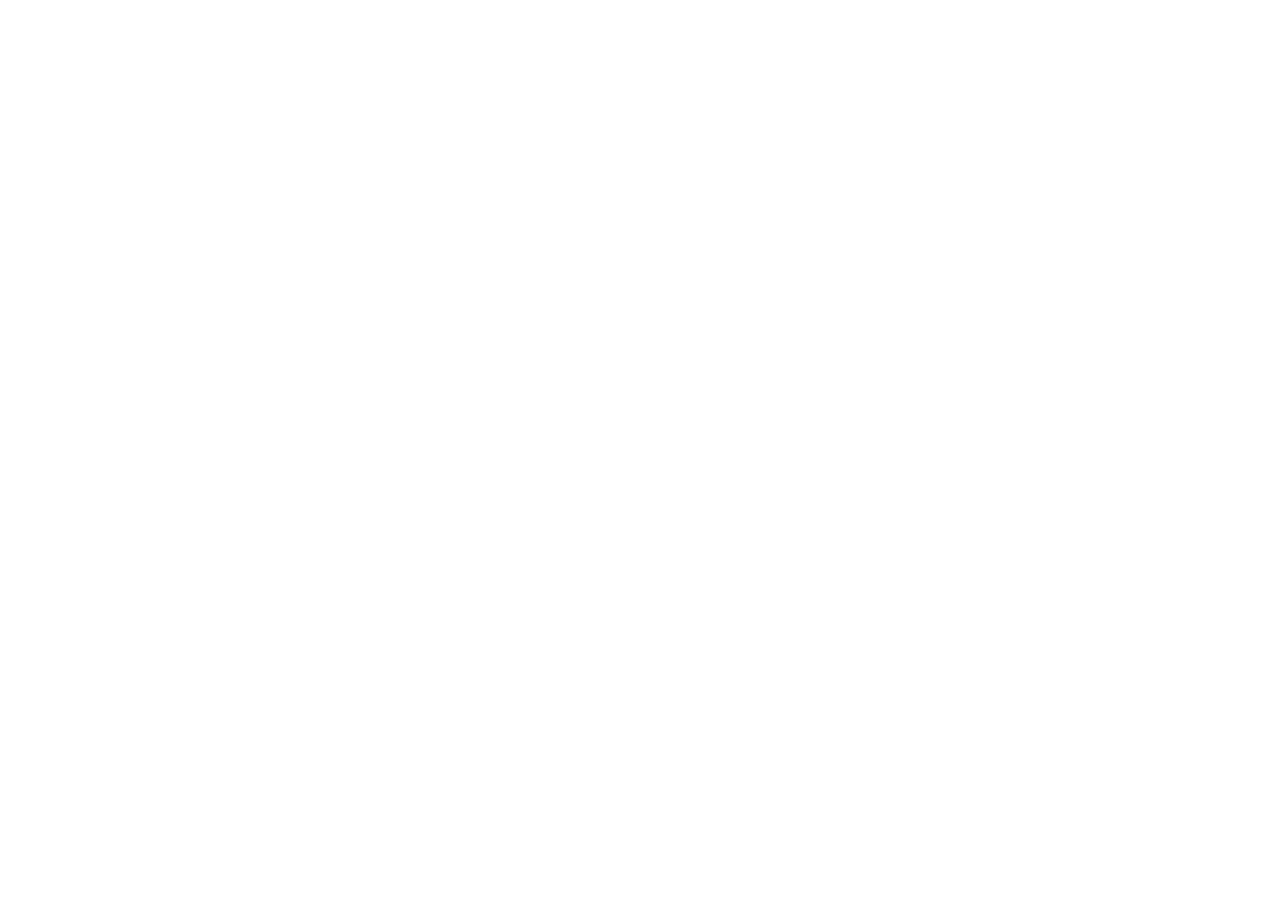
==== commit 21d35ebc: "Fix GitHub Pages asset base path" ====
--- a/index.html
+++ b/index.html
@@ -17,12 +17,12 @@
     <link rel="preconnect" href="https://fonts.googleapis.com" />
     <link rel="preconnect" href="https://fonts.gstatic.com" crossorigin />
     <link rel="stylesheet" href="https://fonts.googleapis.com/css2?family=IBM+Plex+Sans+Arabic:wght@400;600;700&family=Noto+Kufi+Arabic:wght@700;800;900&family=Noto+Naskh+Arabic:wght@600;700&display=swap" />
-    <link rel="manifest" href="/manifest.webmanifest" />
-    <link rel="apple-touch-icon" href="/apple-touch-icon.png" />
-    <link rel="icon" type="image/png" sizes="192x192" href="/icon-192.png" />
+    <link rel="manifest" href="/waajib-abu-salamah-app/manifest.webmanifest" />
+    <link rel="apple-touch-icon" href="/waajib-abu-salamah-app/apple-touch-icon.png" />
+    <link rel="icon" type="image/png" sizes="192x192" href="/waajib-abu-salamah-app/icon-192.png" />
     <title>تحدي توقعات كأس العالم — 2026</title>
-    <script type="module" crossorigin src="/assets/main-Clk2OAwW.js"></script>
-    <link rel="stylesheet" crossorigin href="/assets/main-BSAA5G1d.css">
+    <script type="module" crossorigin src="/waajib-abu-salamah-app/assets/main-DhyGIBCO.js"></script>
+    <link rel="stylesheet" crossorigin href="/waajib-abu-salamah-app/assets/main-BSAA5G1d.css">
   </head>
   <body>
     <div id="root"></div>
